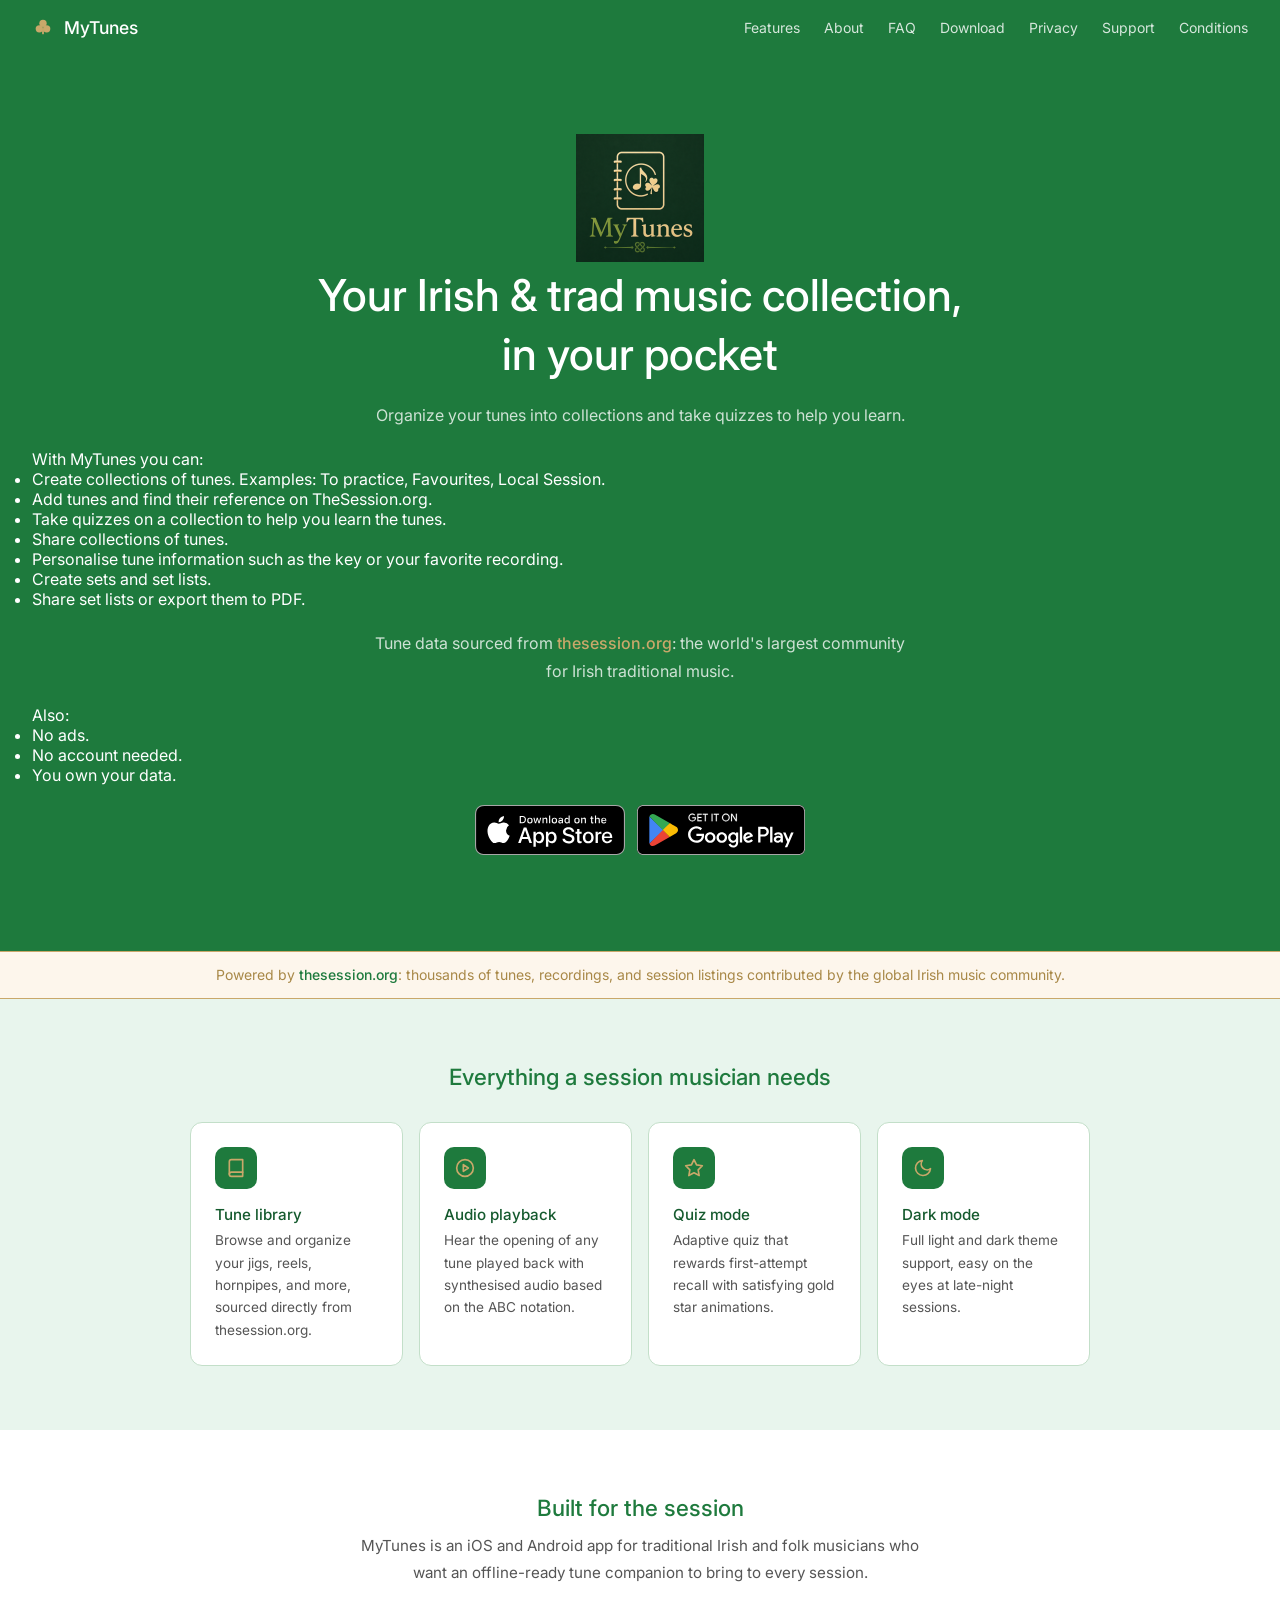
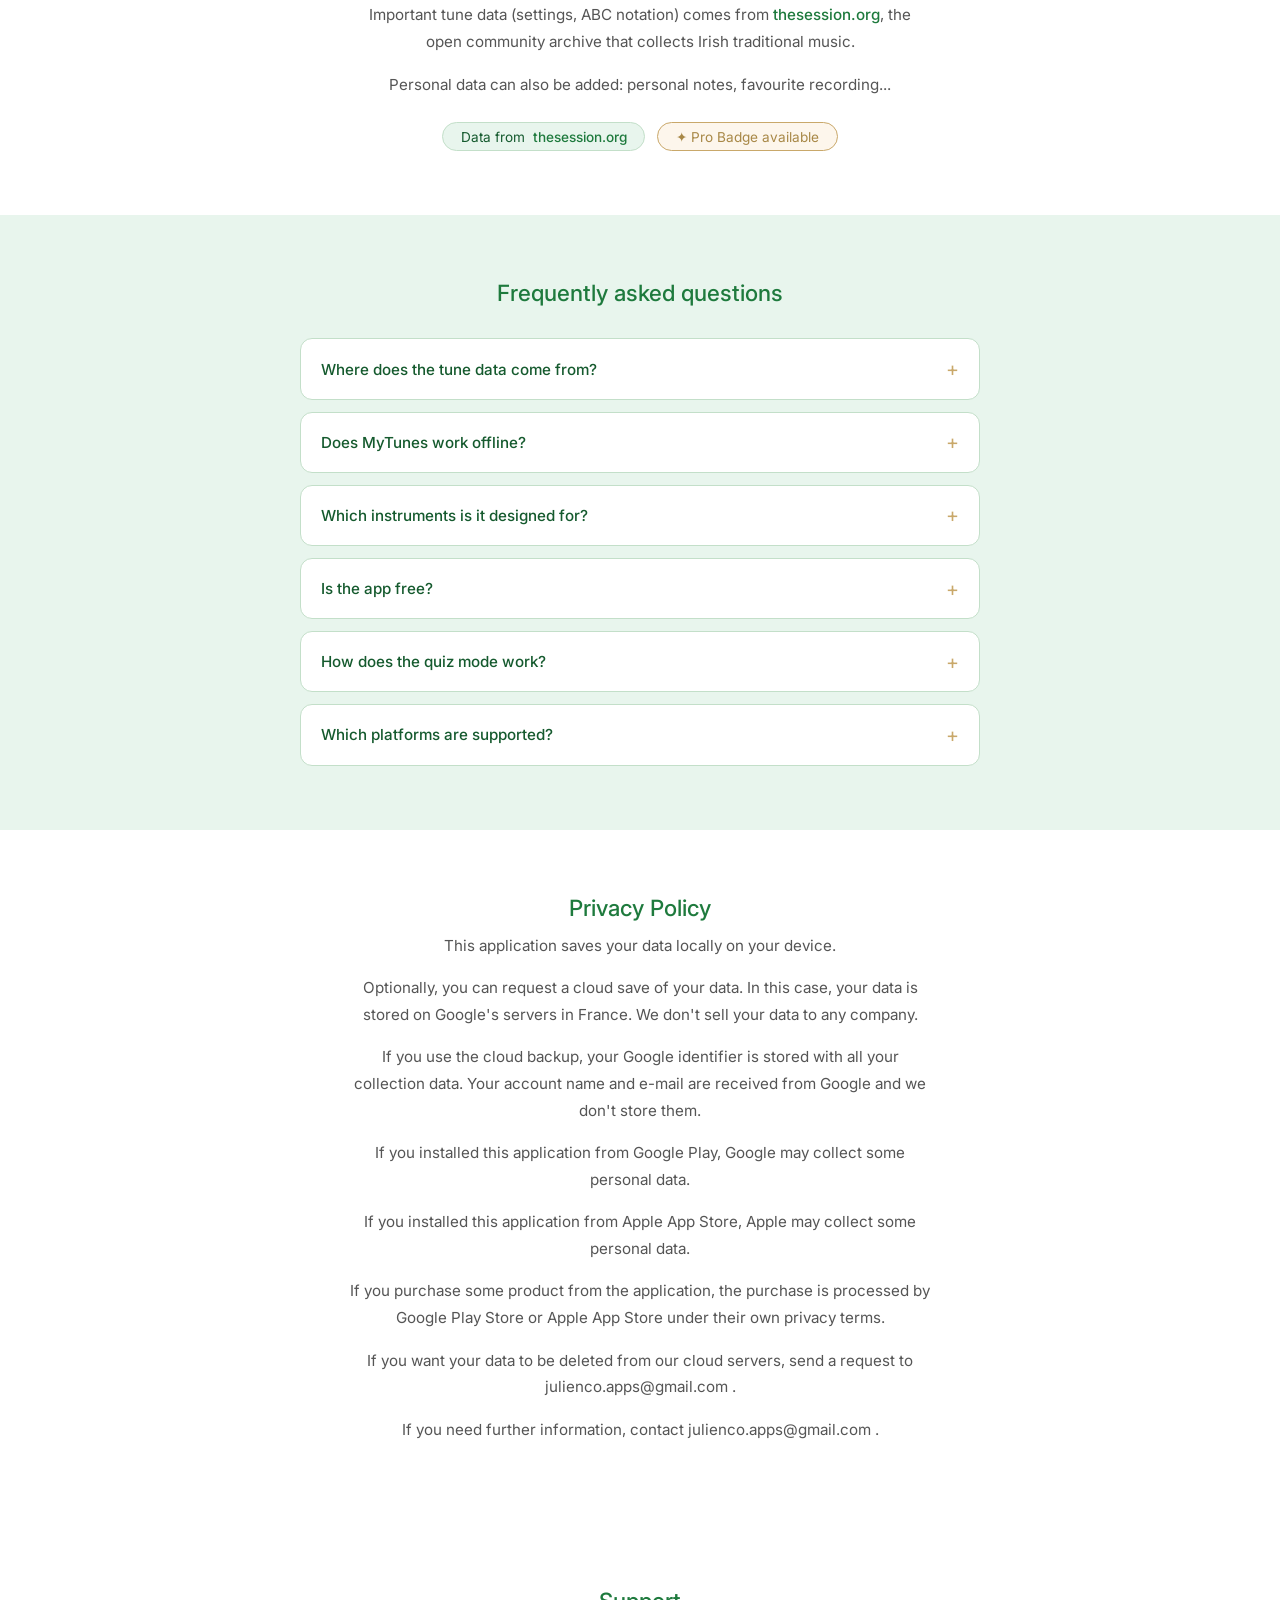
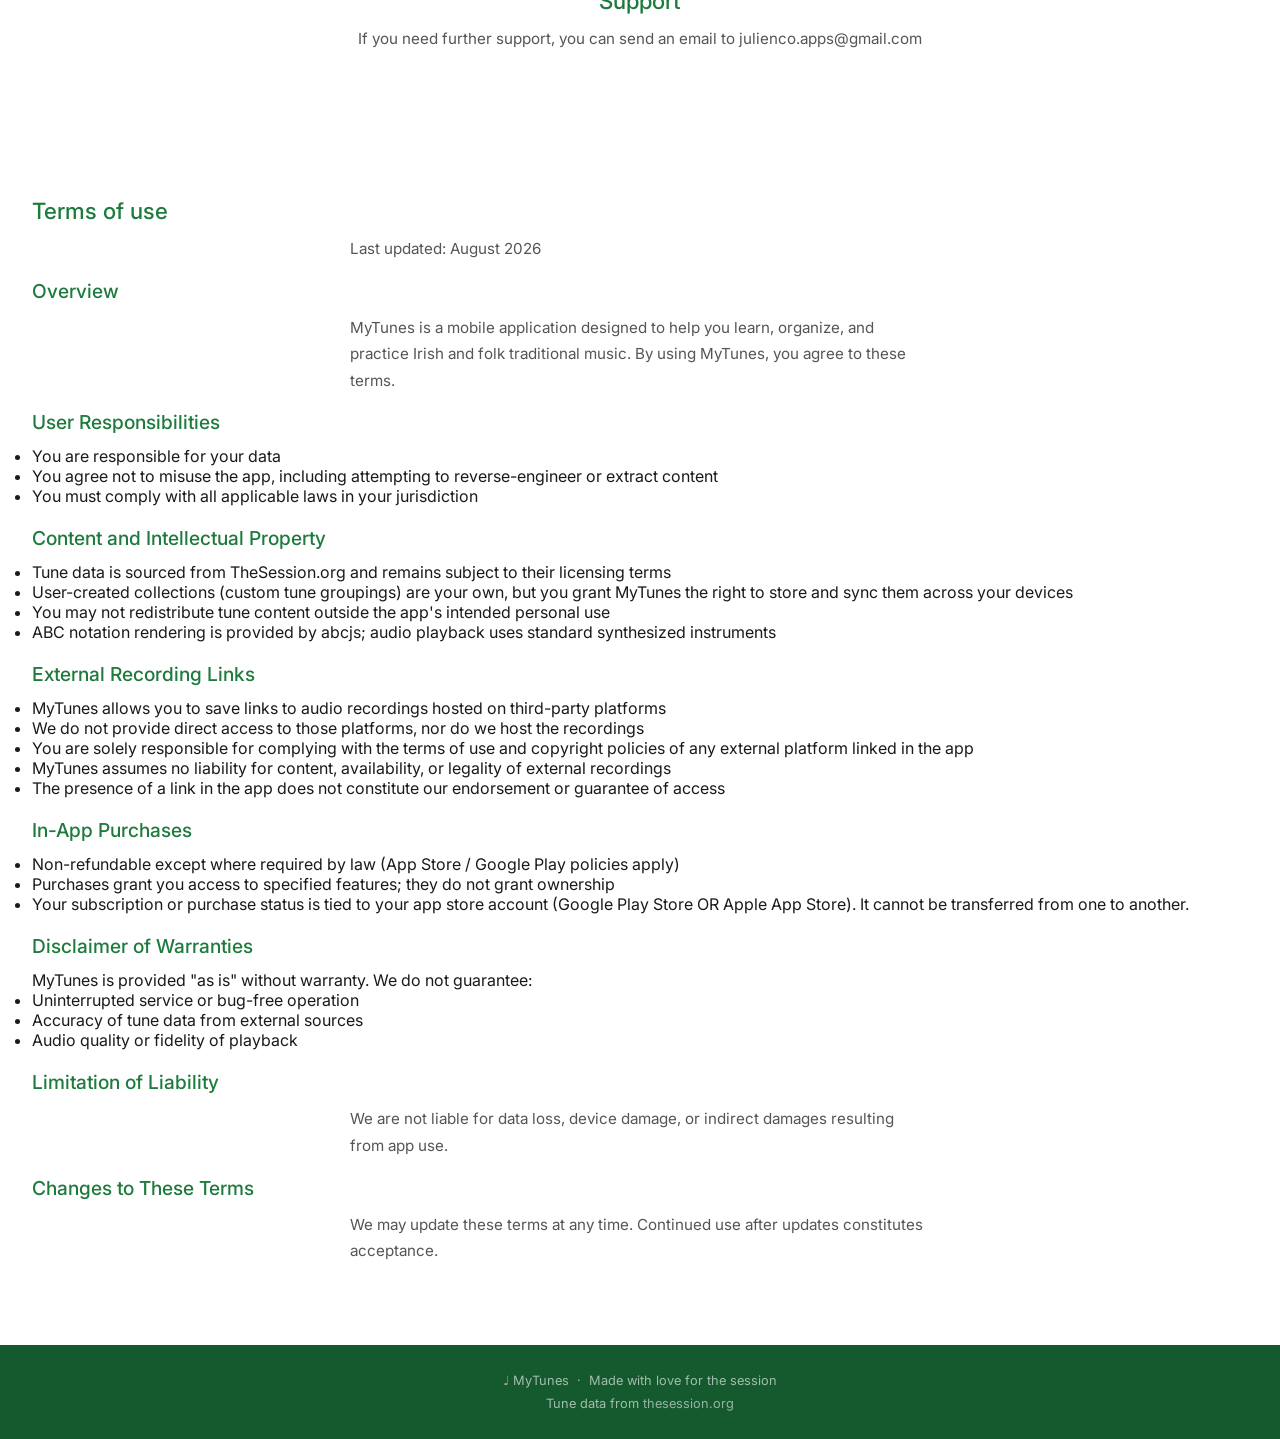
==== index.html @ b83c697c "Content update." ====
<!DOCTYPE html>
<html lang="en" xmlns="http://www.w3.org/1999/html">
<head>
  <meta charset="UTF-8" />
  <meta name="viewport" content="width=device-width, initial-scale=1.0" />
  <title>MyTunes — Irish & trad tunes in your pocket</title>
  <link rel="preconnect" href="https://fonts.googleapis.com" />
  <link rel="preconnect" href="https://fonts.gstatic.com" crossorigin />
  <link href="https://fonts.googleapis.com/css2?family=Inter:wght@400;500&display=swap" rel="stylesheet" />
  <link rel="stylesheet" href="mystyle.css" />
  <meta name="google-site-verification" content="o3oAy4DqHzwvJMltQdrMJ-gJ0J4CWaqL4PQic7WYayo" />
</head>
<body>

<nav>
  <a href="#" class="nav-logo">
    <svg width="22" height="22" viewBox="0 0 24 24" xmlns="http://www.w3.org/2000/svg">
      <circle cx="12" cy="8"  r="4"/>
      <circle cx="8"  cy="14" r="4"/>
      <circle cx="16" cy="14" r="4"/>
      <rect   x="11" y="14"   width="2" height="6" rx="1"/>
    </svg>
    MyTunes
  </a>
  <div class="nav-links">
    <a href="#features">Features</a>
    <a href="#about">About</a>
    <a href="#faq">FAQ</a>
    <a href="#download">Download</a>
    <a href="#privacy">Privacy</a>
    <a href="#support">Support</a>
    <a href="#conditions">Conditions</a>
  </div>
</nav>

<section class="hero" id="download">
  <img src="icon.png" alt="MyTunes app icon"  width="128" height="128">
  <h1>Your Irish &amp; trad music collection,<br>in your pocket</h1> 
  <p>Organize your tunes into collections and take quizzes to help you learn.</p>

  <div class="feature-list">
    With MyTunes you can:
      <ul>
        <li>Create collections of tunes. Examples: To practice, Favourites, Local Session.</li>
        <li>Add tunes and find their reference on TheSession.org.</li>
        <li>Take quizzes on a collection to help you learn the tunes.</li>
        <li>Share collections of tunes.</li>
        <li>Personalise tune information such as the key or your favorite recording.</li>
        <li>Create sets and set lists.</li>
        <li>Share set lists or export them to PDF.</li>
      </ul>  
    
    </div>

  <p class="hero-source">Tune data sourced from <a href="https://thesession.org" target="_blank" rel="noopener">thesession.org</a>: the world's largest community for Irish traditional music.</p>

   
  
    <div class="feature-list">
    Also:
      <ul>
      <li>No ads.</li>
      <li>No account needed.</li>
      <li>You own your data.</li>
      </ul>
    </div>
  
  <div class="btn-row">
    <a href="https://apps.apple.com/us/app/mytunes/id6798656543" class="app-badge-link">
      <img src="download-on-the-app-store-en-us/black.svg" alt="Download on the App Store" height="50">
    </a>
    <a href="https://play.google.com/store/apps/details?id=com.juliencoapps.mytunes" class="app-badge-link">
      <img src="GetItOnGooglePlay_Badge_Web_color_English.svg" alt="Get it on Google Play" height="50">
    </a>
  </div>
  
</section>

<div class="source-banner">
  Powered by <a href="https://thesession.org" target="_blank" rel="noopener">thesession.org</a>: thousands of tunes, recordings, and session listings contributed by the global Irish music community.
</div>

<section class="features" id="features">
  <h2>Everything a session musician needs</h2>
  <div class="cards">

    <div class="card">
      <div class="card-icon">
        <svg viewBox="0 0 24 24" stroke-width="2" stroke-linecap="round" stroke-linejoin="round">
          <path d="M4 19.5A2.5 2.5 0 0 1 6.5 17H20"/><path d="M6.5 2H20v20H6.5A2.5 2.5 0 0 1 4 19.5v-15A2.5 2.5 0 0 1 6.5 2z"/>
        </svg>
      </div>
      <h3>Tune library</h3>
      <p>Browse and organize your jigs, reels, hornpipes, and more,  sourced directly from thesession.org.</p>
    </div>

    <div class="card">
      <div class="card-icon">
        <svg viewBox="0 0 24 24" stroke-width="2" stroke-linecap="round" stroke-linejoin="round">
          <circle cx="12" cy="12" r="10"/><polygon points="10 8 16 12 10 16 10 8"/>
        </svg>
      </div>
      <h3>Audio playback</h3>
      <p>Hear the opening of any tune played back with synthesised audio based on the ABC notation.</p>
    </div>

    <div class="card">
      <div class="card-icon">
        <svg viewBox="0 0 24 24" stroke-width="2" stroke-linecap="round" stroke-linejoin="round">
          <polygon points="12 2 15.09 8.26 22 9.27 17 14.14 18.18 21.02 12 17.77 5.82 21.02 7 14.14 2 9.27 8.91 8.26 12 2"/>
        </svg>
      </div>
      <h3>Quiz mode</h3>
      <p>Adaptive quiz that rewards first-attempt recall with satisfying gold star animations.</p>
    </div>

    <div class="card">
      <div class="card-icon">
        <svg viewBox="0 0 24 24" stroke-width="2" stroke-linecap="round" stroke-linejoin="round">
          <path d="M21 12.79A9 9 0 1 1 11.21 3 7 7 0 0 0 21 12.79z"/>
        </svg>
      </div>
      <h3>Dark mode</h3>
      <p>Full light and dark theme support,  easy on the eyes at late-night sessions.</p>
    </div>

  </div>
</section>

<section class="about" id="about">
  <h2>Built for the session</h2>
  <p>MyTunes is an iOS and Android app for traditional Irish and folk musicians who want an offline-ready tune companion to bring to every session.</p>
  <p>Important tune data (settings, ABC notation) comes from <a href="https://thesession.org" target="_blank" rel="noopener">thesession.org</a>, the open community archive that collects Irish traditional music.</p>
  <p>Personal data can also be added: personal notes, favourite recording...</p>
  <div class="badge-row">
    <div class="badge-green">
      Data from <a href="https://thesession.org" target="_blank" rel="noopener">thesession.org</a>
    </div>
    <div class="badge">
      ✦ Pro Badge available
    </div>
  </div>
</section>

<section class="faq" id="faq">
  <h2>Frequently asked questions</h2>
  <div class="faq-list">

    <details>
      <summary>Where does the tune data come from?</summary>
      <div class="faq-answer">
        All settings and ABC notation are sourced from <a href="https://thesession.org" target="_blank" rel="noopener">thesession.org</a>.
      </div>
    </details>

    <details>
      <summary>Does MyTunes work offline?</summary>
      <div class="faq-answer">
        Yes. Once your collection is built, the core app works offline. Your collections keep available during sessions in places with no signal.
      </div>
    </details>

    <details>
      <summary>Which instruments is it designed for?</summary>
      <div class="faq-answer">
        MyTunes is instrument-agnostic: any musician can use it.
      </div>
    </details>

    <details>
      <summary>Is the app free?</summary>
      <div class="faq-answer">
        The core app is free to download and use. An optional Pro Badge is available as an in-app purchase. This unlocks unlimited collections and unlimited set lists in the app.
      </div>
    </details>

    <details>
      <summary>How does the quiz mode work?</summary>
      <div class="faq-answer">
        The quiz plays the first notes of a tune and asks you to identify it by name. Answer correctly on the first attempt and you earn a star. There also other kinds of quiz that help you learn.
      </div>
    </details>

    <details>
      <summary>Which platforms are supported?</summary>
      <div class="faq-answer">
        MyTunes is available on iOS (iPhone and iPad) and Android. Both versions are built from the same codebase and receive updates simultaneously.
      </div>
    </details>

  </div>
</section>

<section class = "about" id="privacy">
  <h2>Privacy Policy</h2>
  <p>This application saves your data locally on your device.</p>

  <p>Optionally, you can request a cloud save of your data. In this case, your data is stored on Google's servers in France. We don't sell your data to any company.</p>

  <p>If you use the cloud backup, your Google identifier is stored with all your collection data. Your account name and e-mail are received from Google and we don't store them.</p>


  <p>If you installed this application from Google Play, Google may collect some personal data.</p>

  <p>If you installed this application from Apple App Store, Apple may collect some personal data.</p>



  <p>If you purchase some product from the application, the purchase is processed by Google Play Store or Apple App Store under their own privacy terms.</p>

  <p>If you want your data to be deleted from our cloud servers, send a request to julienco.apps@gmail.com .</p>

  <p>If you need further information, contact julienco.apps@gmail.com .</p>

</section>
<section class = "about" id="support">
  <h2>Support</h2>
  <p> If you need further support, you can send an email to julienco.apps@gmail.com </p>
</section>

<section class = "conditions" id="conditions">
  <h2>Terms of use</h2>
  <p>Last updated: August 2026</p>

  <h3>Overview</h3>

  <p>MyTunes is a mobile application designed to help you learn, organize, and practice Irish and folk traditional music. By using MyTunes, you agree to these terms.</p>


  <h3>User Responsibilities</h3>

  <div class="feature-list">
    <ul>
      <li>You are responsible for your data</li>
      <li>You agree not to misuse the app, including attempting to reverse-engineer or extract content</li>
      <li>You must comply with all applicable laws in your jurisdiction</li>
    </ul>
  </div>

  <h3>Content and Intellectual Property</h3>

  <div class="feature-list">
    <ul>
      <li>Tune data is sourced from TheSession.org and remains subject to their licensing terms</li>
      <li>User-created collections (custom tune groupings) are your own, but you grant MyTunes the right to store and sync them across your devices</li>
      <li>You may not redistribute tune content outside the app's intended personal use</li>
      <li>ABC notation rendering is provided by abcjs; audio playback uses standard synthesized instruments</li>
    </ul>
  </div>

  <h3>External Recording Links</h3>
  <div class="feature-list">
    <ul>
      <li>MyTunes allows you to save links to audio recordings hosted on third-party platforms</li>
      <li>We do not provide direct access to those platforms, nor do we host the recordings</li>
      <li>You are solely responsible for complying with the terms of use and copyright policies of any external platform linked in the app</li>
      <li>MyTunes assumes no liability for content, availability, or legality of external recordings</li>
      <li>The presence of a link in the app does not constitute our endorsement or guarantee of access</li>
    </ul>
  </div>  
    
  <h3>In-App Purchases</h3>

  <div class="feature-list">
    <ul>
      <li>Non-refundable except where required by law (App Store / Google Play policies apply)</li>
      <li>Purchases grant you access to specified features; they do not grant ownership</li>
      <li>Your subscription or purchase status is tied to your app store account (Google Play Store OR Apple App Store). It cannot be transferred from one to another.</li>
    </ul>
  </div>

  <h3>Disclaimer of Warranties</h3>

  MyTunes is provided "as is" without warranty. We do not guarantee:
  <div class="feature-list">
  <ul>
    <li>Uninterrupted service or bug-free operation</li>
    <li>Accuracy of tune data from external sources</li>
    <li>Audio quality or fidelity of playback</li>
  </ul>
  </div>

  <h3>Limitation of Liability</h3>

  <p>We are not liable for data loss, device damage, or indirect damages resulting from app use.</p>

  <h3>Changes to These Terms</h3>

  <p>We may update these terms at any time. Continued use after updates constitutes acceptance.</p>

</section>

<footer>
  <span>♩</span> MyTunes &nbsp;·&nbsp; Made with love for the session<br>
  Tune data from <a href="https://thesession.org" target="_blank" rel="noopener">thesession.org</a>
</footer>

</body>
</html>
---- mystyle.css ----
:root {
  --green:       #1e7a3d;
  --green-dark:  #155a2e;
  --green-light: #e8f5ed;
  --green-border:#c3dfc9;
  --gold:        #c9a86a;
  --gold-dark:   #a88847;
  --gold-light:  #fdf6ec;
}

*, *::before, *::after { box-sizing: border-box; margin: 0; padding: 0; }

body {
  font-family: 'Inter', system-ui, sans-serif;
  background: var(--green-light);
  color: #1a1a1a;
}

/* ── Nav ── */
nav {
  background: var(--green);
  padding: 1rem 2rem;
  display: flex;
  align-items: center;
  justify-content: space-between;
}
.nav-logo {
  display: flex;
  align-items: center;
  gap: 10px;
  color: #fff;
  font-weight: 500;
  font-size: 1.1rem;
  text-decoration: none;
}
.nav-logo svg { fill: var(--gold); }
.nav-links { display: flex; gap: 1.5rem; }
.nav-links a {
  color: rgba(255,255,255,.82);
  text-decoration: none;
  font-size: .875rem;
  transition: color .2s;
}
.nav-links a:hover { color: var(--gold); }

/* ── Hero ── */
.hero {
  background: var(--green);
  color: #fff;
  padding: 5rem 2rem 6rem;
  text-align: center;
}
.hero h1 {
  font-size: clamp(1.6rem, 4vw, 2.75rem);
  font-weight: 500;
  line-height: 1.35;
  margin-bottom: 1rem;
}
.hero p {
  font-size: 1rem;
  color: rgba(255,255,255,.78);
  max-width: 540px;
  margin: 0 auto 1.25rem;
  line-height: 1.75;
}
.hero-source {
  font-size: .85rem;
  color: rgba(255,255,255,.55);
  margin: 0 auto 2rem;
}
.hero-source a {
  color: var(--gold);
  text-decoration: none;
  font-weight: 500;
}
.hero-source a:hover { text-decoration: underline; }

.feature-list {
    text-align: left;
    margin-bottom: 20px;
}

.btn-row { display: flex; gap: .75rem; justify-content: center; flex-wrap: wrap; align-items: center; line-height: 1; }
.btn-gold {
  background: var(--gold);
  color: #3d2800;
  border: none;
  padding: .75rem 2rem;
  border-radius: 8px;
  font-size: .9rem;
  font-weight: 500;
  cursor: pointer;
  text-decoration: none;
  transition: background .2s;
}
.btn-gold:hover { background: var(--gold-dark); color: #fff; }
.app-badge-link {
  display: inline-flex;
  align-items: center;
  text-decoration: none;
  transition: transform .2s, filter .2s;
}
.app-badge-link:hover {
  transform: translateY(-2px);
  filter: brightness(1.1);
}
.btn-ghost {
  background: transparent;
  color: #fff;
  border: 1px solid rgba(255,255,255,.45);
  padding: .75rem 2rem;
  border-radius: 8px;
  font-size: .9rem;
  cursor: pointer;
  text-decoration: none;
  transition: border-color .2s;
}
.btn-ghost:hover { border-color: rgba(255,255,255,.9); }

/* ── Source banner ── */
.source-banner {
  background: var(--gold-light);
  border-top: 1px solid var(--gold);
  border-bottom: 1px solid var(--gold);
  padding: .9rem 2rem;
  text-align: center;
  font-size: .875rem;
  color: var(--gold-dark);
}
.source-banner a {
  color: var(--green);
  font-weight: 500;
  text-decoration: none;
}
.source-banner a:hover { text-decoration: underline; }

/* ── Features ── */
.features {
  background: var(--green-light);
  padding: 4rem 2rem;
}
.features h2 {
  text-align: center;
  color: var(--green);
  font-weight: 500;
  font-size: 1.4rem;
  margin-bottom: 2rem;
}
.cards {
  display: grid;
  grid-template-columns: repeat(auto-fit, minmax(200px, 1fr));
  gap: 1rem;
  max-width: 900px;
  margin: 0 auto;
}
.card {
  background: #fff;
  border-radius: 12px;
  padding: 1.5rem;
  border: 0.5px solid var(--green-border);
}
.card-icon {
  width: 42px;
  height: 42px;
  background: var(--green);
  border-radius: 10px;
  display: flex;
  align-items: center;
  justify-content: center;
  margin-bottom: 1rem;
}
.card-icon svg { stroke: var(--gold); fill: none; width: 20px; height: 20px; }
.card h3 { color: var(--green-dark); font-size: .95rem; font-weight: 500; margin-bottom: .35rem; }
.card p  { color: #555; font-size: .85rem; line-height: 1.65; }

/* ── About ── */
.about {
  background: #fff;
  padding: 4rem 2rem;
  text-align: center;
}
.about h2 {
  color: var(--green);
  font-size: 1.4rem;
  font-weight: 500;
  margin-bottom: .75rem;
}
.about p {
  color: #555;
  font-size: .95rem;
  max-width: 580px;
  margin: 0 auto 1rem;
  line-height: 1.75;
}
.about p + p { margin-top: .75rem; }
.about a {
  color: var(--green);
  font-weight: 500;
  text-decoration: none;
}
.about a:hover { text-decoration: underline; }
.badge-row { display: flex; gap: .75rem; justify-content: center; flex-wrap: wrap; margin-top: 1.5rem; }
.badge {
  display: inline-flex;
  align-items: center;
  gap: 8px;
  background: var(--gold-light);
  color: var(--gold-dark);
  border: 1px solid var(--gold);
  border-radius: 100px;
  padding: .35rem 1.1rem;
  font-size: .85rem;
}
.badge-green {
  display: inline-flex;
  align-items: center;
  gap: 8px;
  background: var(--green-light);
  color: var(--green-dark);
  border: 1px solid var(--green-border);
  border-radius: 100px;
  padding: .35rem 1.1rem;
  font-size: .85rem;
}
.badge-green a {
  color: var(--green);
  font-weight: 500;
  text-decoration: none;
}
.badge-green a:hover { text-decoration: underline; }

/* ── FAQ ── */
.faq {
  background: var(--green-light);
  padding: 4rem 2rem;
}
.faq h2 {
  text-align: center;
  color: var(--green);
  font-weight: 500;
  font-size: 1.4rem;
  margin-bottom: 2rem;
}
.faq-list {
  max-width: 680px;
  margin: 0 auto;
  display: flex;
  flex-direction: column;
  gap: .75rem;
}
details {
  background: #fff;
  border: 0.5px solid var(--green-border);
  border-radius: 12px;
  overflow: hidden;
}
summary {
  display: flex;
  align-items: center;
  justify-content: space-between;
  padding: 1.1rem 1.25rem;
  font-size: .95rem;
  font-weight: 500;
  color: var(--green-dark);
  cursor: pointer;
  list-style: none;
  gap: 1rem;
}
summary::-webkit-details-marker { display: none; }
summary::after {
  content: '+';
  font-size: 1.25rem;
  font-weight: 400;
  color: var(--gold);
  flex-shrink: 0;
  transition: transform .2s;
}
details[open] summary::after {
  transform: rotate(45deg);
}
details[open] summary {
  border-bottom: 0.5px solid var(--green-border);
}
.faq-answer {
  padding: 1rem 1.25rem;
  font-size: .875rem;
  color: #555;
  line-height: 1.75;
}
.faq-answer a {
  color: var(--green);
  font-weight: 500;
  text-decoration: none;
}
.faq-answer a:hover { text-decoration: underline; }

/* ── Footer ── */
footer {
  background: var(--green-dark);
  color: rgba(255,255,255,.6);
  text-align: center;
  padding: 1.5rem 2rem;
  font-size: .8rem;
  line-height: 1.8;
}
footer span { color: var(--gold); }
footer a { color: rgba(255,255,255,.55); text-decoration: none; }
footer a:hover { color: var(--gold); }

.conditions {
  background: #fff;
  padding: 4rem 2rem;
  text-align: left;
}
.conditions h2 {
  color: var(--green);
  font-size: 1.4rem;
  font-weight: 500;
  margin-bottom: .75rem;
}
.conditions h3 {
  color: var(--green);
  font-size: 1.2rem;
  font-weight: 500;
  margin-bottom: .75rem;
}
.conditions p {
  color: #555;
  font-size: .95rem;
  max-width: 580px;
  margin: 0 auto 1rem;
  line-height: 1.75;
}
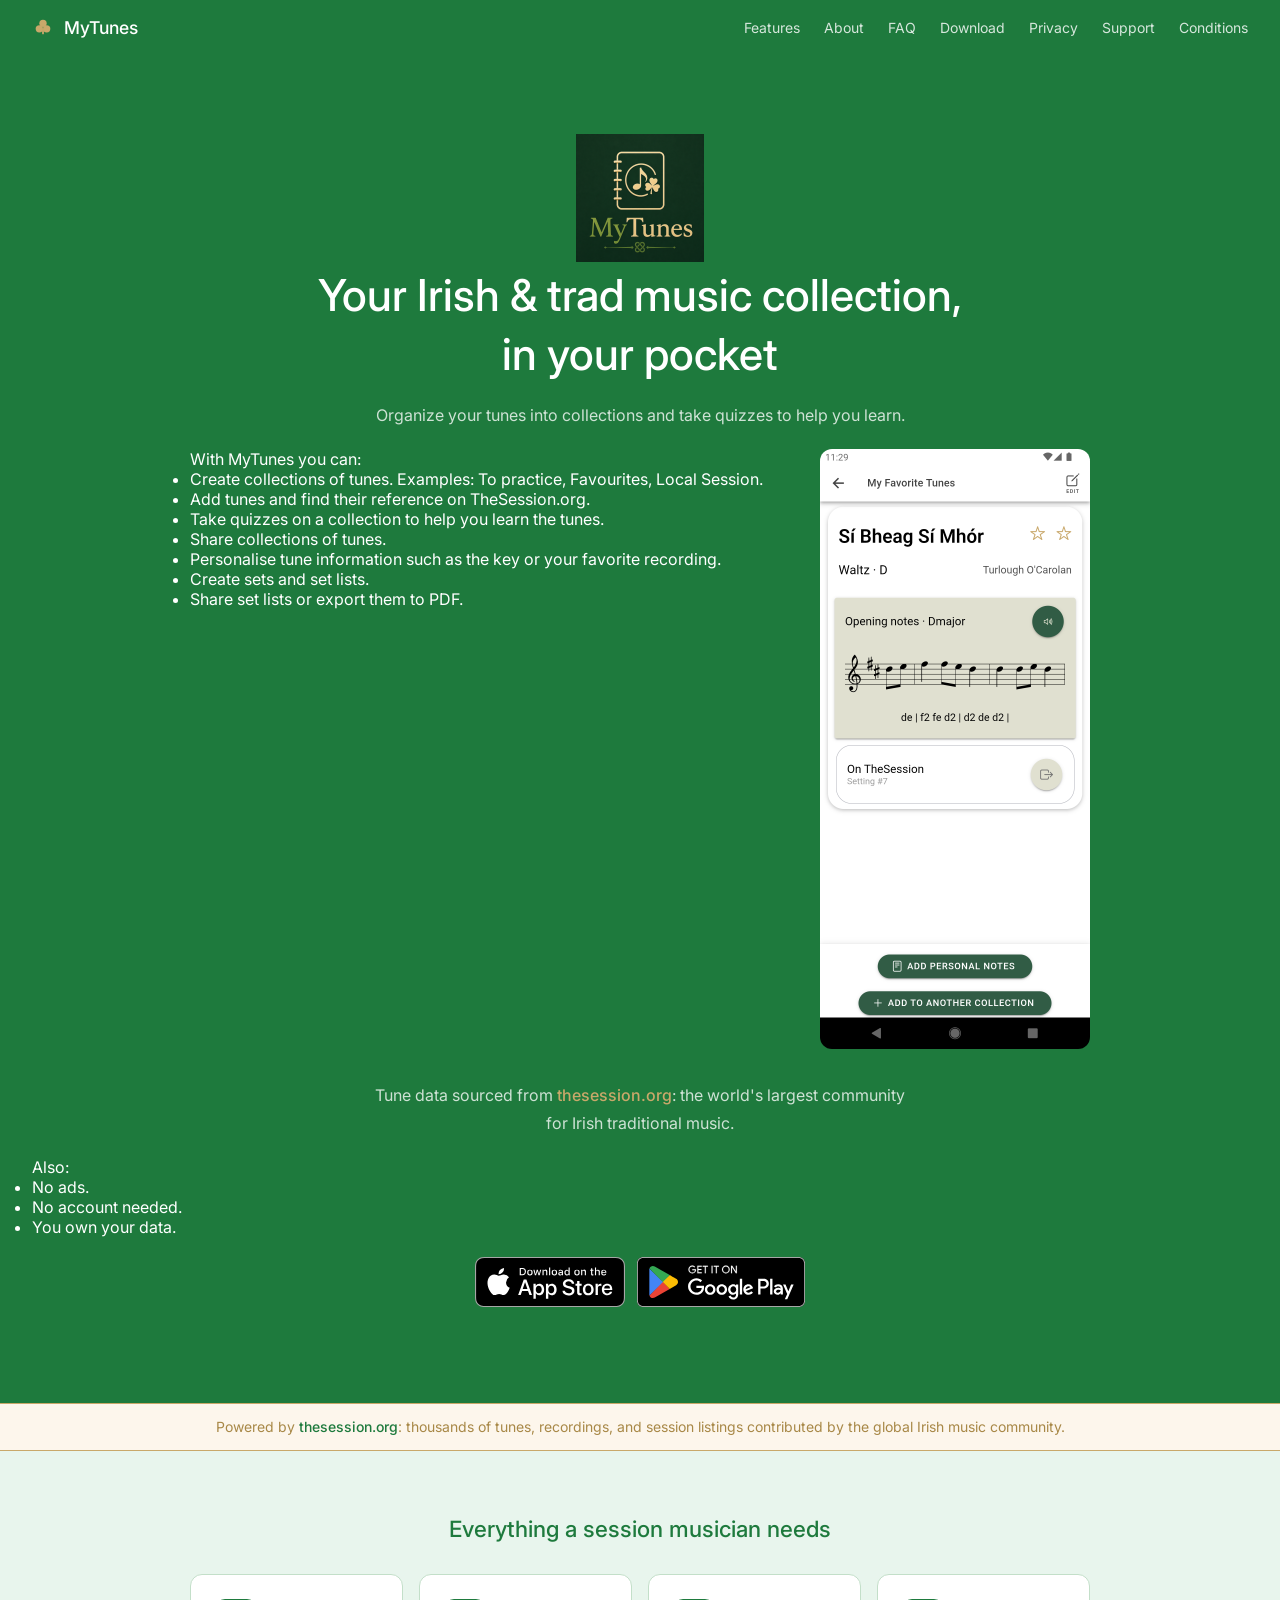
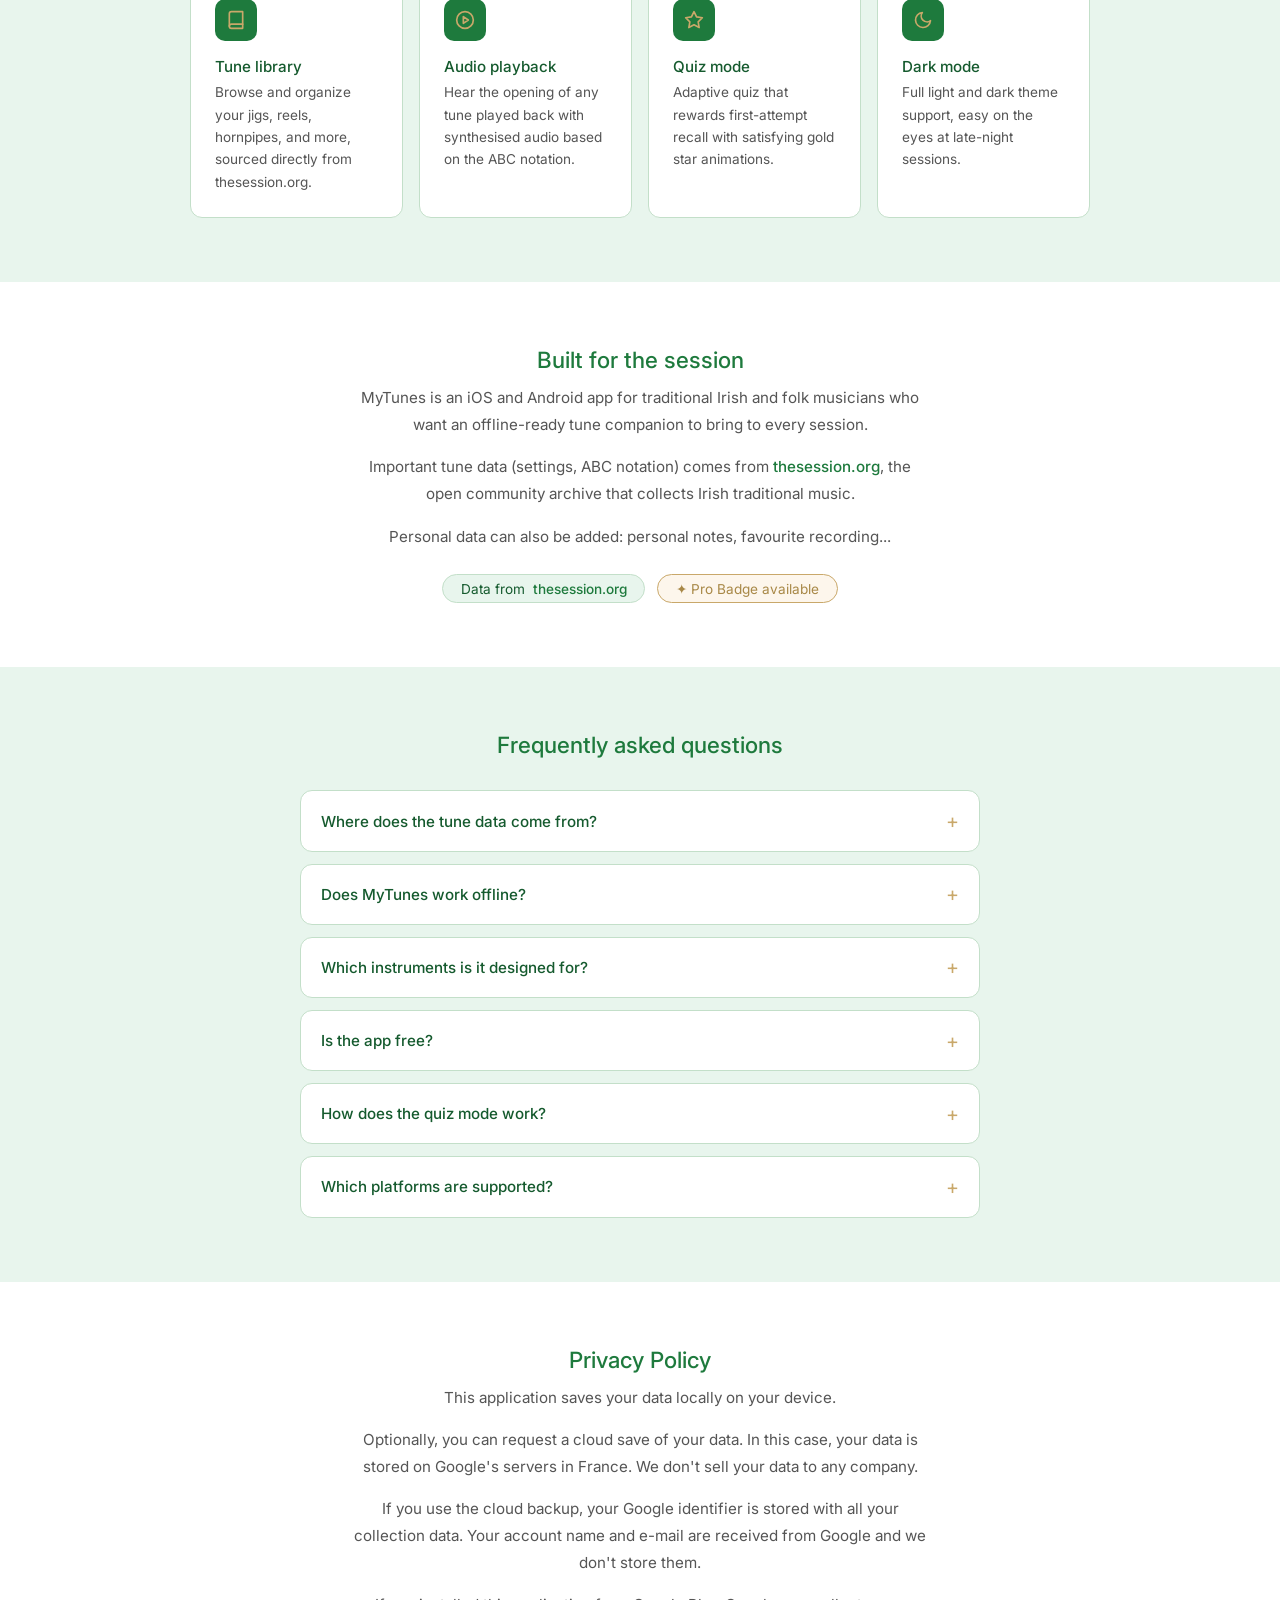
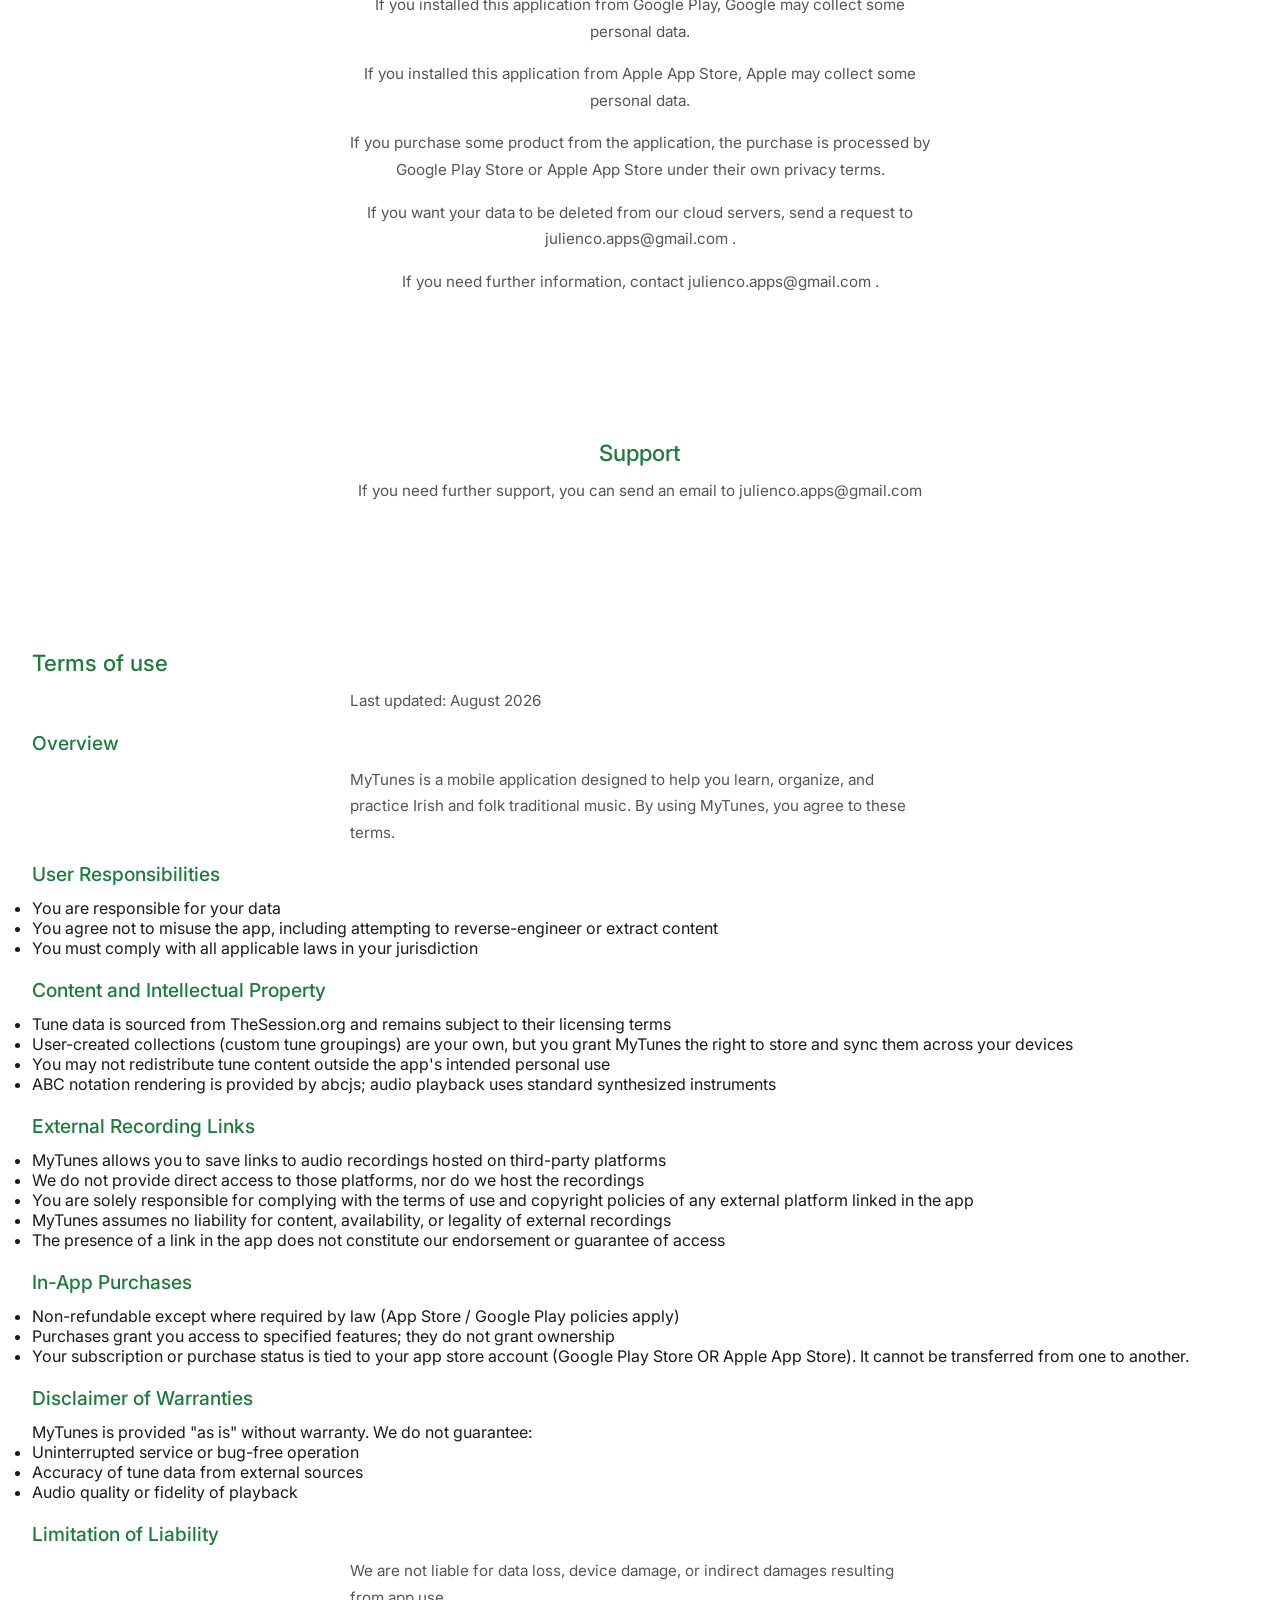
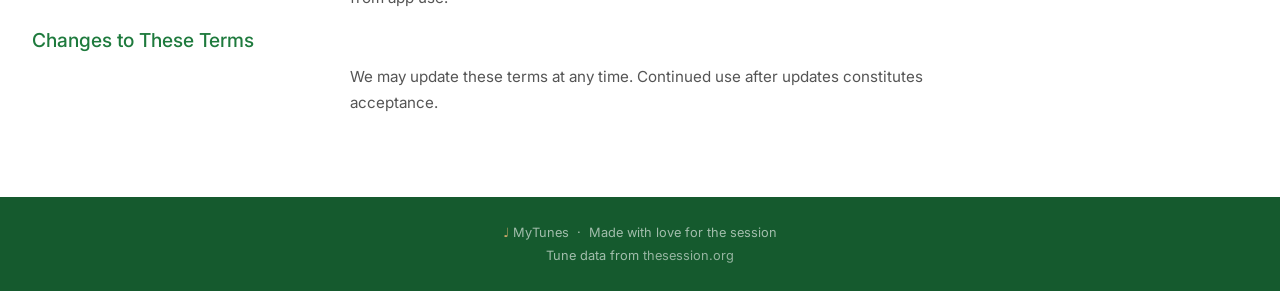
==== commit 20cfa96d: "Capture d'écran ajoutée." ====
--- a/index.html
+++ b/index.html
@@ -38,19 +38,22 @@
   <h1>Your Irish &amp; trad music collection,<br>in your pocket</h1> 
   <p>Organize your tunes into collections and take quizzes to help you learn.</p>
 
-  <div class="feature-list">
-    With MyTunes you can:
-      <ul>
-        <li>Create collections of tunes. Examples: To practice, Favourites, Local Session.</li>
-        <li>Add tunes and find their reference on TheSession.org.</li>
-        <li>Take quizzes on a collection to help you learn the tunes.</li>
-        <li>Share collections of tunes.</li>
-        <li>Personalise tune information such as the key or your favorite recording.</li>
-        <li>Create sets and set lists.</li>
-        <li>Share set lists or export them to PDF.</li>
-      </ul>  
-    
-    </div>
+  <div class="feature-section">
+    <div class="feature-list">
+      With MyTunes you can:
+        <ul>
+          <li>Create collections of tunes. Examples: To practice, Favourites, Local Session.</li>
+          <li>Add tunes and find their reference on TheSession.org.</li>
+          <li>Take quizzes on a collection to help you learn the tunes.</li>
+          <li>Share collections of tunes.</li>
+          <li>Personalise tune information such as the key or your favorite recording.</li>
+          <li>Create sets and set lists.</li>
+          <li>Share set lists or export them to PDF.</li>
+        </ul>  
+      
+      </div>
+    <img src="screenshots/Screenshot_20261007_112910.png" alt="MyTunes app screenshot" class="hero-screenshot">
+  </div>
 
   <p class="hero-source">Tune data sourced from <a href="https://thesession.org" target="_blank" rel="noopener">thesession.org</a>: the world's largest community for Irish traditional music.</p>
 
--- a/mystyle.css
+++ b/mystyle.css
@@ -75,9 +75,25 @@
 }
 .hero-source a:hover { text-decoration: underline; }
 
+.feature-section {
+  display: flex;
+  align-items: flex-start;
+  gap: 2rem;
+  max-width: 900px;
+  margin: 0 auto 2rem;
+}
+
 .feature-list {
     text-align: left;
     margin-bottom: 20px;
+    flex: 1;
+}
+
+.hero-screenshot {
+  max-height: 600px;
+  height: auto;
+  border-radius: 12px;
+  flex-shrink: 0;
 }
 
 .btn-row { display: flex; gap: .75rem; justify-content: center; flex-wrap: wrap; align-items: center; line-height: 1; }
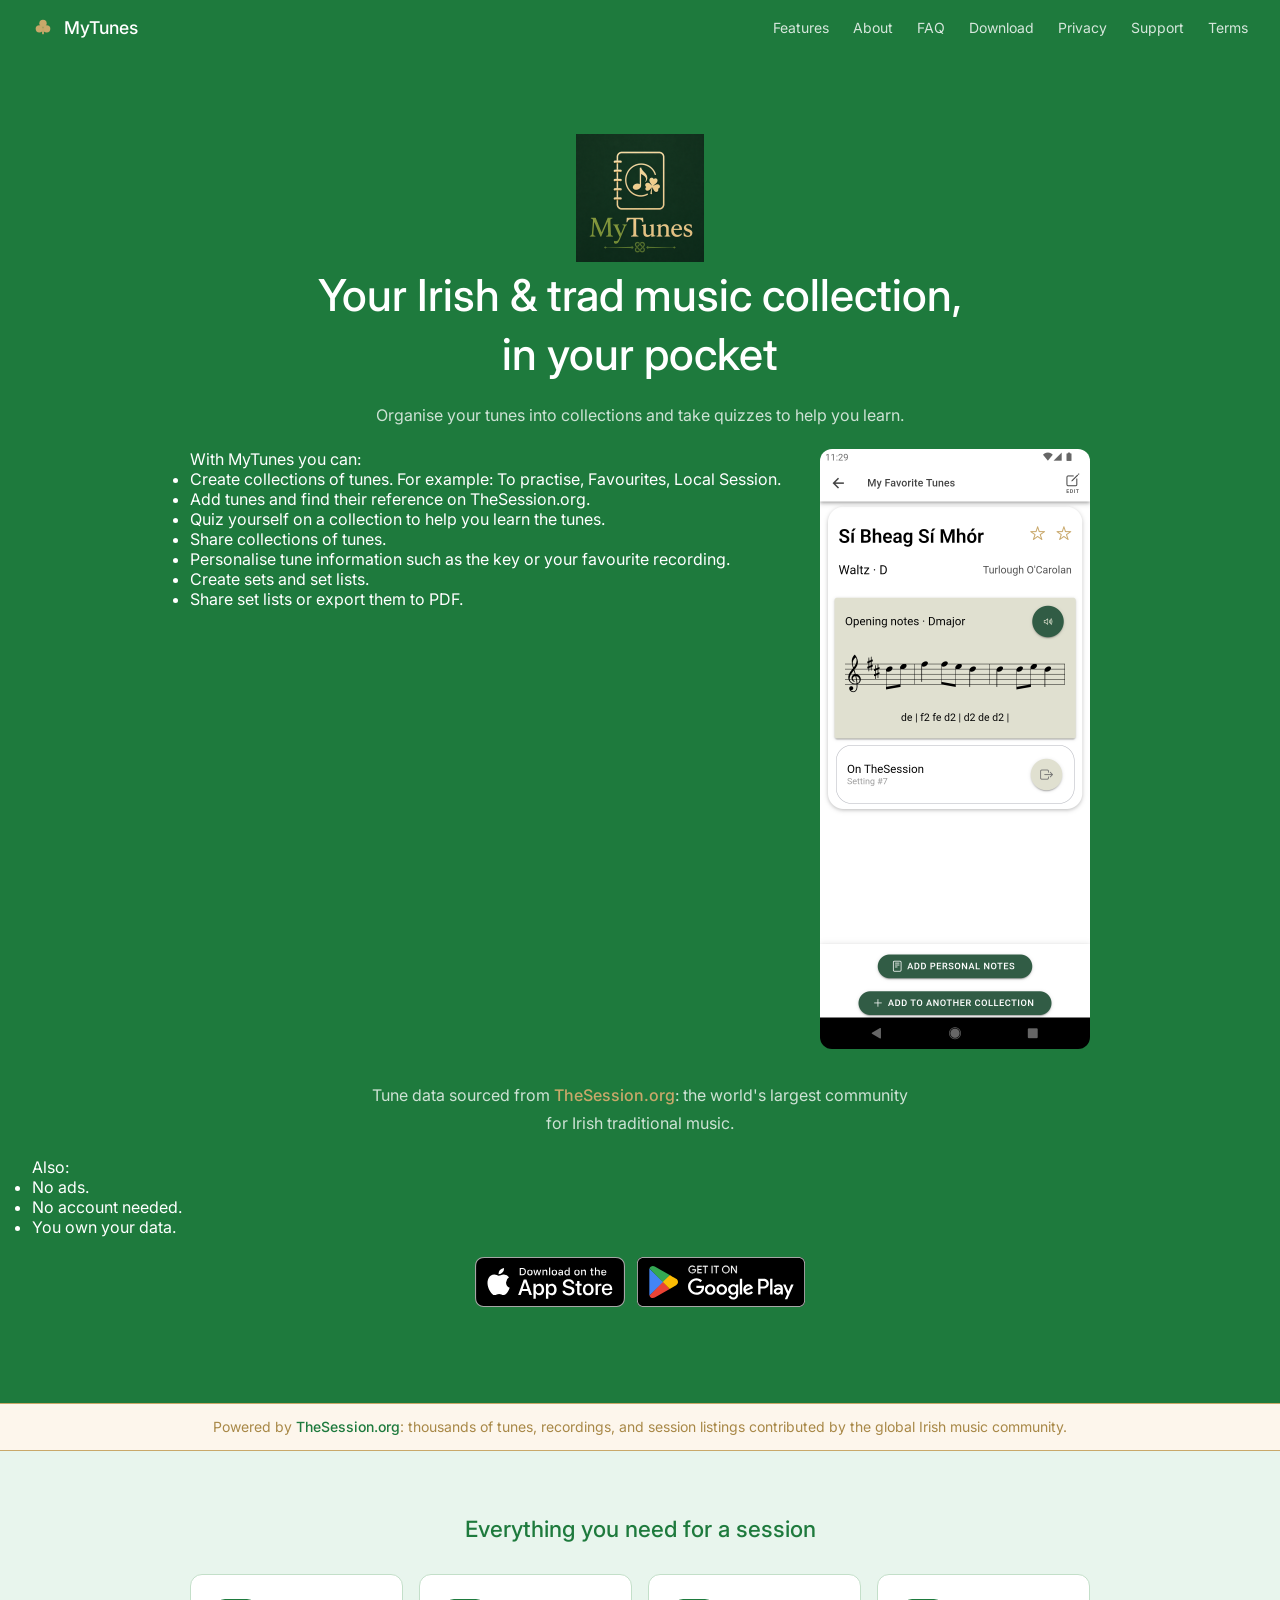
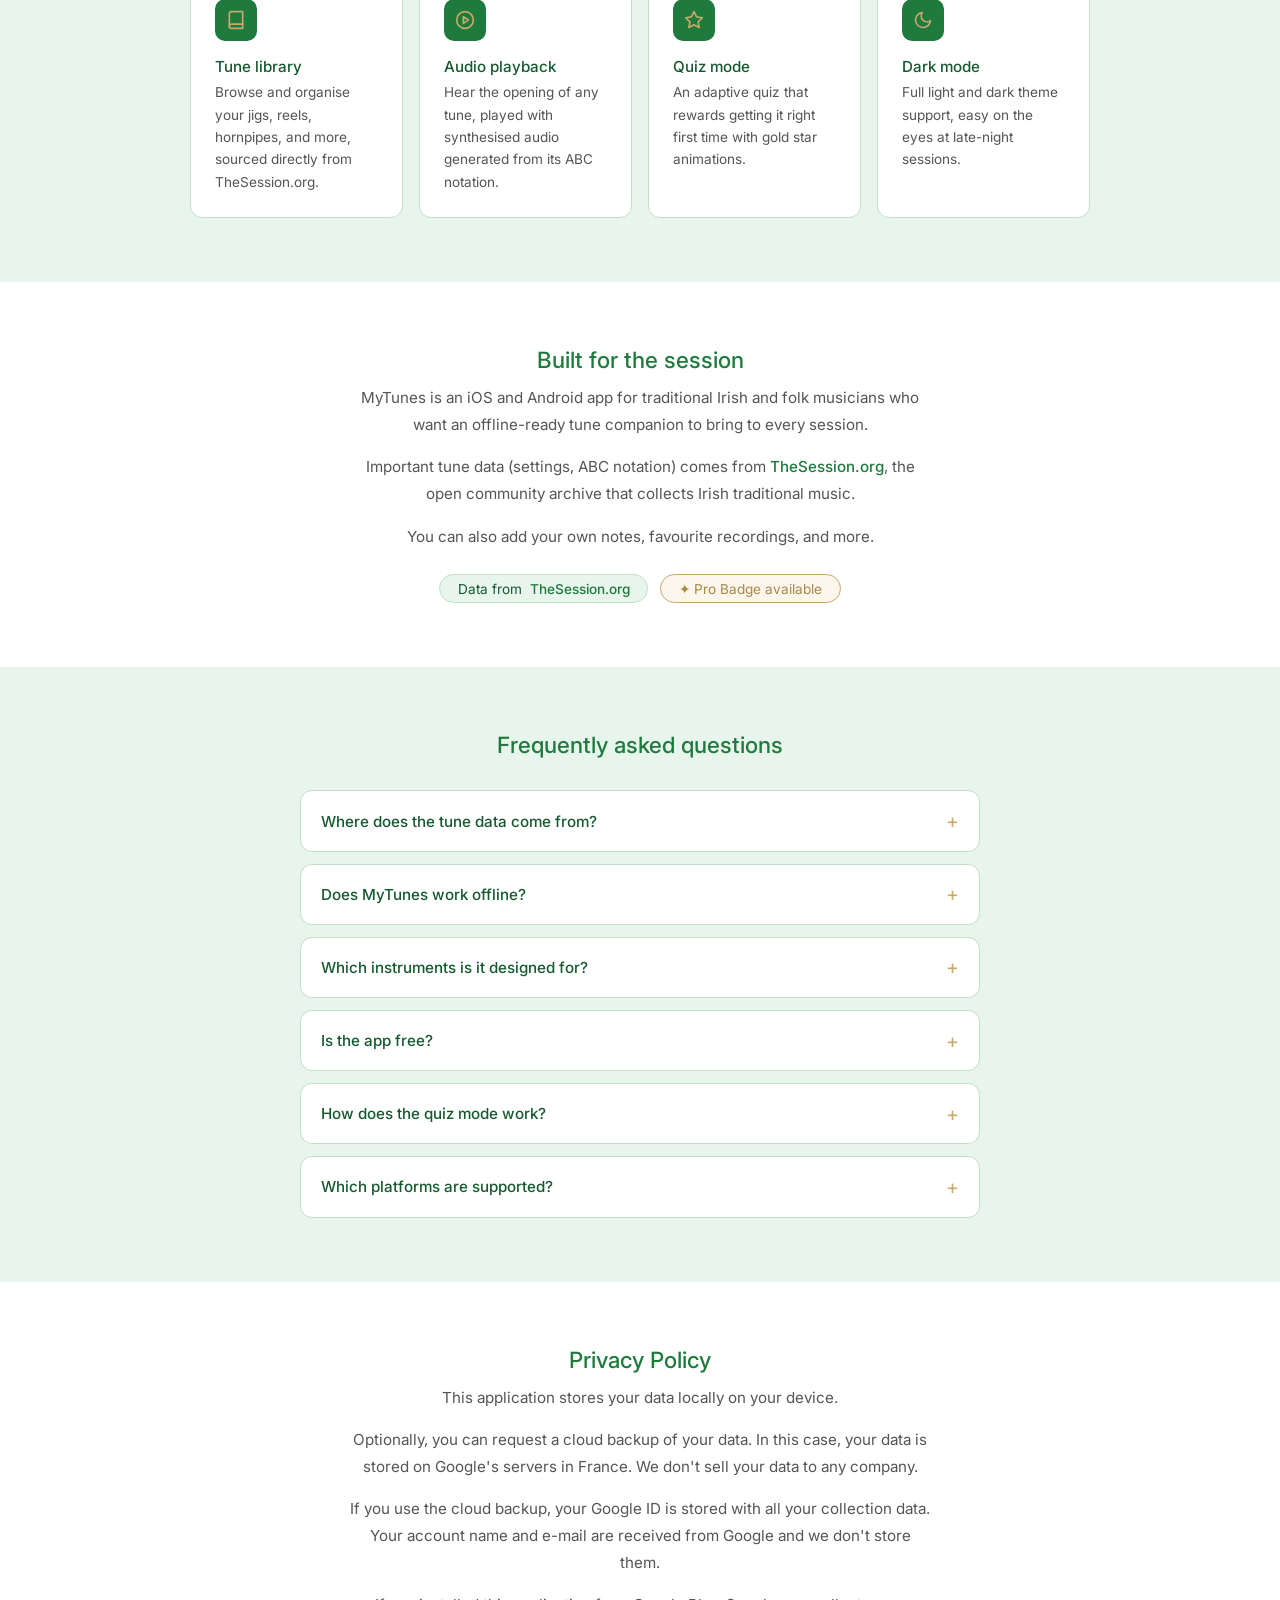
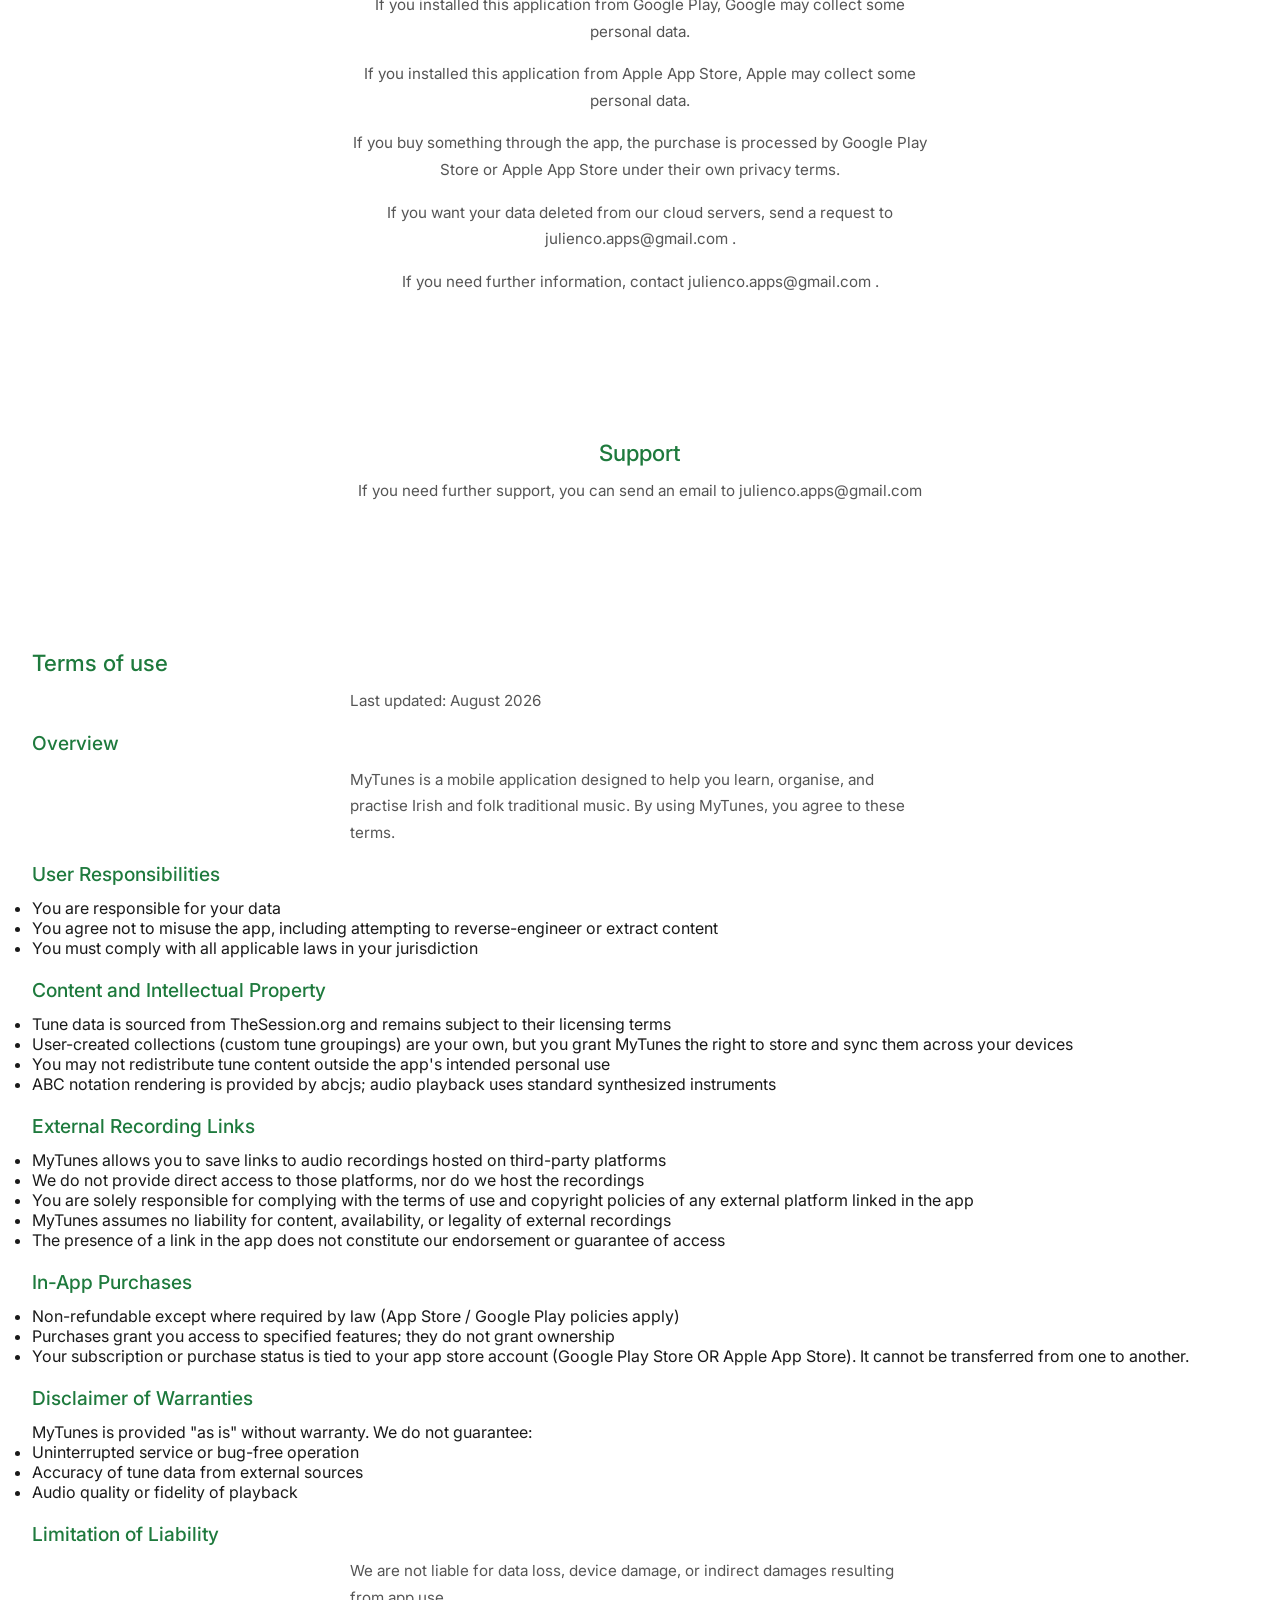
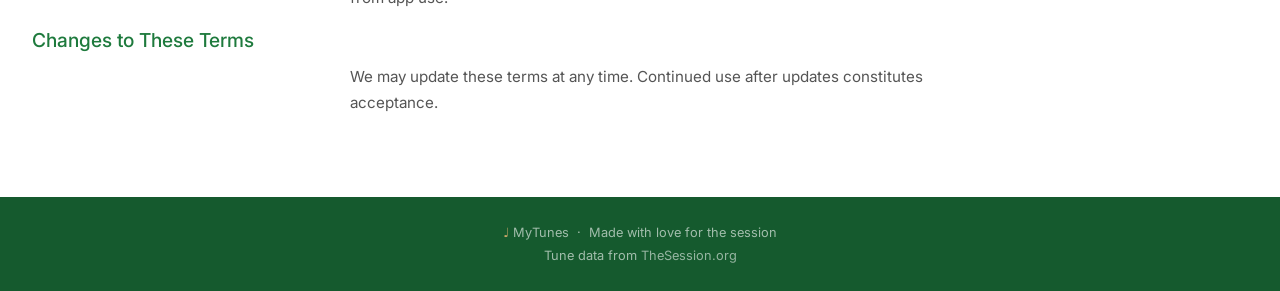
==== commit a96a60f7: "Clean text." ====
--- a/index.html
+++ b/index.html
@@ -29,24 +29,24 @@
     <a href="#download">Download</a>
     <a href="#privacy">Privacy</a>
     <a href="#support">Support</a>
-    <a href="#conditions">Conditions</a>
+    <a href="#conditions">Terms</a>
   </div>
 </nav>
 
 <section class="hero" id="download">
   <img src="icon.png" alt="MyTunes app icon"  width="128" height="128">
   <h1>Your Irish &amp; trad music collection,<br>in your pocket</h1> 
-  <p>Organize your tunes into collections and take quizzes to help you learn.</p>
+  <p>Organise your tunes into collections and take quizzes to help you learn.</p>
 
   <div class="feature-section">
     <div class="feature-list">
       With MyTunes you can:
         <ul>
-          <li>Create collections of tunes. Examples: To practice, Favourites, Local Session.</li>
+          <li>Create collections of tunes. For example: To practise, Favourites, Local Session.</li>
           <li>Add tunes and find their reference on TheSession.org.</li>
-          <li>Take quizzes on a collection to help you learn the tunes.</li>
+          <li>Quiz yourself on a collection to help you learn the tunes.</li>
           <li>Share collections of tunes.</li>
-          <li>Personalise tune information such as the key or your favorite recording.</li>
+          <li>Personalise tune information such as the key or your favourite recording.</li>
           <li>Create sets and set lists.</li>
           <li>Share set lists or export them to PDF.</li>
         </ul>  
@@ -55,7 +55,7 @@
     <img src="screenshots/Screenshot_20261007_112910.png" alt="MyTunes app screenshot" class="hero-screenshot">
   </div>
 
-  <p class="hero-source">Tune data sourced from <a href="https://thesession.org" target="_blank" rel="noopener">thesession.org</a>: the world's largest community for Irish traditional music.</p>
+  <p class="hero-source">Tune data sourced from <a href="https://thesession.org" target="_blank" rel="noopener">TheSession.org</a>: the world's largest community for Irish traditional music.</p>
 
    
   
@@ -80,11 +80,11 @@
 </section>
 
 <div class="source-banner">
-  Powered by <a href="https://thesession.org" target="_blank" rel="noopener">thesession.org</a>: thousands of tunes, recordings, and session listings contributed by the global Irish music community.
+  Powered by <a href="https://thesession.org" target="_blank" rel="noopener">TheSession.org</a>: thousands of tunes, recordings, and session listings contributed by the global Irish music community.
 </div>
 
 <section class="features" id="features">
-  <h2>Everything a session musician needs</h2>
+  <h2>Everything you need for a session</h2>
   <div class="cards">
 
     <div class="card">
@@ -94,7 +94,7 @@
         </svg>
       </div>
       <h3>Tune library</h3>
-      <p>Browse and organize your jigs, reels, hornpipes, and more,  sourced directly from thesession.org.</p>
+      <p>Browse and organise your jigs, reels, hornpipes, and more, sourced directly from TheSession.org.</p>
     </div>
 
     <div class="card">
@@ -104,7 +104,7 @@
         </svg>
       </div>
       <h3>Audio playback</h3>
-      <p>Hear the opening of any tune played back with synthesised audio based on the ABC notation.</p>
+      <p>Hear the opening of any tune, played with synthesised audio generated from its ABC notation.</p>
     </div>
 
     <div class="card">
@@ -114,7 +114,7 @@
         </svg>
       </div>
       <h3>Quiz mode</h3>
-      <p>Adaptive quiz that rewards first-attempt recall with satisfying gold star animations.</p>
+      <p>An adaptive quiz that rewards getting it right first time with gold star animations.</p>
     </div>
 
     <div class="card">
@@ -124,7 +124,7 @@
         </svg>
       </div>
       <h3>Dark mode</h3>
-      <p>Full light and dark theme support,  easy on the eyes at late-night sessions.</p>
+      <p>Full light and dark theme support, easy on the eyes at late-night sessions.</p>
     </div>
 
   </div>
@@ -133,11 +133,11 @@
 <section class="about" id="about">
   <h2>Built for the session</h2>
   <p>MyTunes is an iOS and Android app for traditional Irish and folk musicians who want an offline-ready tune companion to bring to every session.</p>
-  <p>Important tune data (settings, ABC notation) comes from <a href="https://thesession.org" target="_blank" rel="noopener">thesession.org</a>, the open community archive that collects Irish traditional music.</p>
-  <p>Personal data can also be added: personal notes, favourite recording...</p>
+  <p>Important tune data (settings, ABC notation) comes from <a href="https://thesession.org" target="_blank" rel="noopener">TheSession.org</a>, the open community archive that collects Irish traditional music.</p>
+  <p>You can also add your own notes, favourite recordings, and more.</p>
   <div class="badge-row">
     <div class="badge-green">
-      Data from <a href="https://thesession.org" target="_blank" rel="noopener">thesession.org</a>
+      Data from <a href="https://thesession.org" target="_blank" rel="noopener">TheSession.org</a>
     </div>
     <div class="badge">
       ✦ Pro Badge available
@@ -152,14 +152,14 @@
     <details>
       <summary>Where does the tune data come from?</summary>
       <div class="faq-answer">
-        All settings and ABC notation are sourced from <a href="https://thesession.org" target="_blank" rel="noopener">thesession.org</a>.
+        All settings and ABC notation are sourced from <a href="https://thesession.org" target="_blank" rel="noopener">TheSession.org</a>.
       </div>
     </details>
 
     <details>
       <summary>Does MyTunes work offline?</summary>
       <div class="faq-answer">
-        Yes. Once your collection is built, the core app works offline. Your collections keep available during sessions in places with no signal.
+        Yes. Once your collection is built, the core app works offline. Your collections stay available during sessions in places with no signal.
       </div>
     </details>
 
@@ -180,7 +180,7 @@
     <details>
       <summary>How does the quiz mode work?</summary>
       <div class="faq-answer">
-        The quiz plays the first notes of a tune and asks you to identify it by name. Answer correctly on the first attempt and you earn a star. There also other kinds of quiz that help you learn.
+        The quiz plays the first notes of a tune and asks you to identify it by name. Answer correctly on the first attempt and you earn a star. There are also other kinds of quiz that help you learn.
       </div>
     </details>
 
@@ -196,11 +196,11 @@
 
 <section class = "about" id="privacy">
   <h2>Privacy Policy</h2>
-  <p>This application saves your data locally on your device.</p>
-
-  <p>Optionally, you can request a cloud save of your data. In this case, your data is stored on Google's servers in France. We don't sell your data to any company.</p>
-
-  <p>If you use the cloud backup, your Google identifier is stored with all your collection data. Your account name and e-mail are received from Google and we don't store them.</p>
+  <p>This application stores your data locally on your device.</p>
+
+  <p>Optionally, you can request a cloud backup of your data. In this case, your data is stored on Google's servers in France. We don't sell your data to any company.</p>
+
+  <p>If you use the cloud backup, your Google ID is stored with all your collection data. Your account name and e-mail are received from Google and we don't store them.</p>
 
 
   <p>If you installed this application from Google Play, Google may collect some personal data.</p>
@@ -209,9 +209,9 @@
 
 
 
-  <p>If you purchase some product from the application, the purchase is processed by Google Play Store or Apple App Store under their own privacy terms.</p>
-
-  <p>If you want your data to be deleted from our cloud servers, send a request to julienco.apps@gmail.com .</p>
+  <p>If you buy something through the app, the purchase is processed by Google Play Store or Apple App Store under their own privacy terms.</p>
+
+  <p>If you want your data deleted from our cloud servers, send a request to julienco.apps@gmail.com .</p>
 
   <p>If you need further information, contact julienco.apps@gmail.com .</p>
 
@@ -227,7 +227,7 @@
 
   <h3>Overview</h3>
 
-  <p>MyTunes is a mobile application designed to help you learn, organize, and practice Irish and folk traditional music. By using MyTunes, you agree to these terms.</p>
+  <p>MyTunes is a mobile application designed to help you learn, organise, and practise Irish and folk traditional music. By using MyTunes, you agree to these terms.</p>
 
 
   <h3>User Responsibilities</h3>
@@ -295,7 +295,7 @@
 
 <footer>
   <span>♩</span> MyTunes &nbsp;·&nbsp; Made with love for the session<br>
-  Tune data from <a href="https://thesession.org" target="_blank" rel="noopener">thesession.org</a>
+  Tune data from <a href="https://thesession.org" target="_blank" rel="noopener">TheSession.org</a>
 </footer>
 
 </body>
--- a/mystyle.css
+++ b/mystyle.css
@@ -10,10 +10,15 @@
 
 *, *::before, *::after { box-sizing: border-box; margin: 0; padding: 0; }
 
+html {
+  height: 100%;
+}
+
 body {
   font-family: 'Inter', system-ui, sans-serif;
   background: var(--green-light);
   color: #1a1a1a;
+  min-height: 100vh;
 }
 
 /* ── Nav ── */
@@ -90,10 +95,11 @@
 }
 
 .hero-screenshot {
+  max-width: 100%;
   max-height: 600px;
   height: auto;
   border-radius: 12px;
-  flex-shrink: 0;
+  flex-shrink: 1;
 }
 
 .btn-row { display: flex; gap: .75rem; justify-content: center; flex-wrap: wrap; align-items: center; line-height: 1; }
@@ -346,4 +352,21 @@
   max-width: 580px;
   margin: 0 auto 1rem;
   line-height: 1.75;
+}
+
+@media (max-width: 700px) {
+  .feature-section {
+    flex-direction: column;
+    align-items: center;
+  }
+  nav {
+    flex-direction: column;
+    gap: .75rem;
+    padding: 1rem;
+  }
+  .nav-links {
+    flex-wrap: wrap;
+    justify-content: center;
+    gap: .5rem 1rem;
+  }
 }
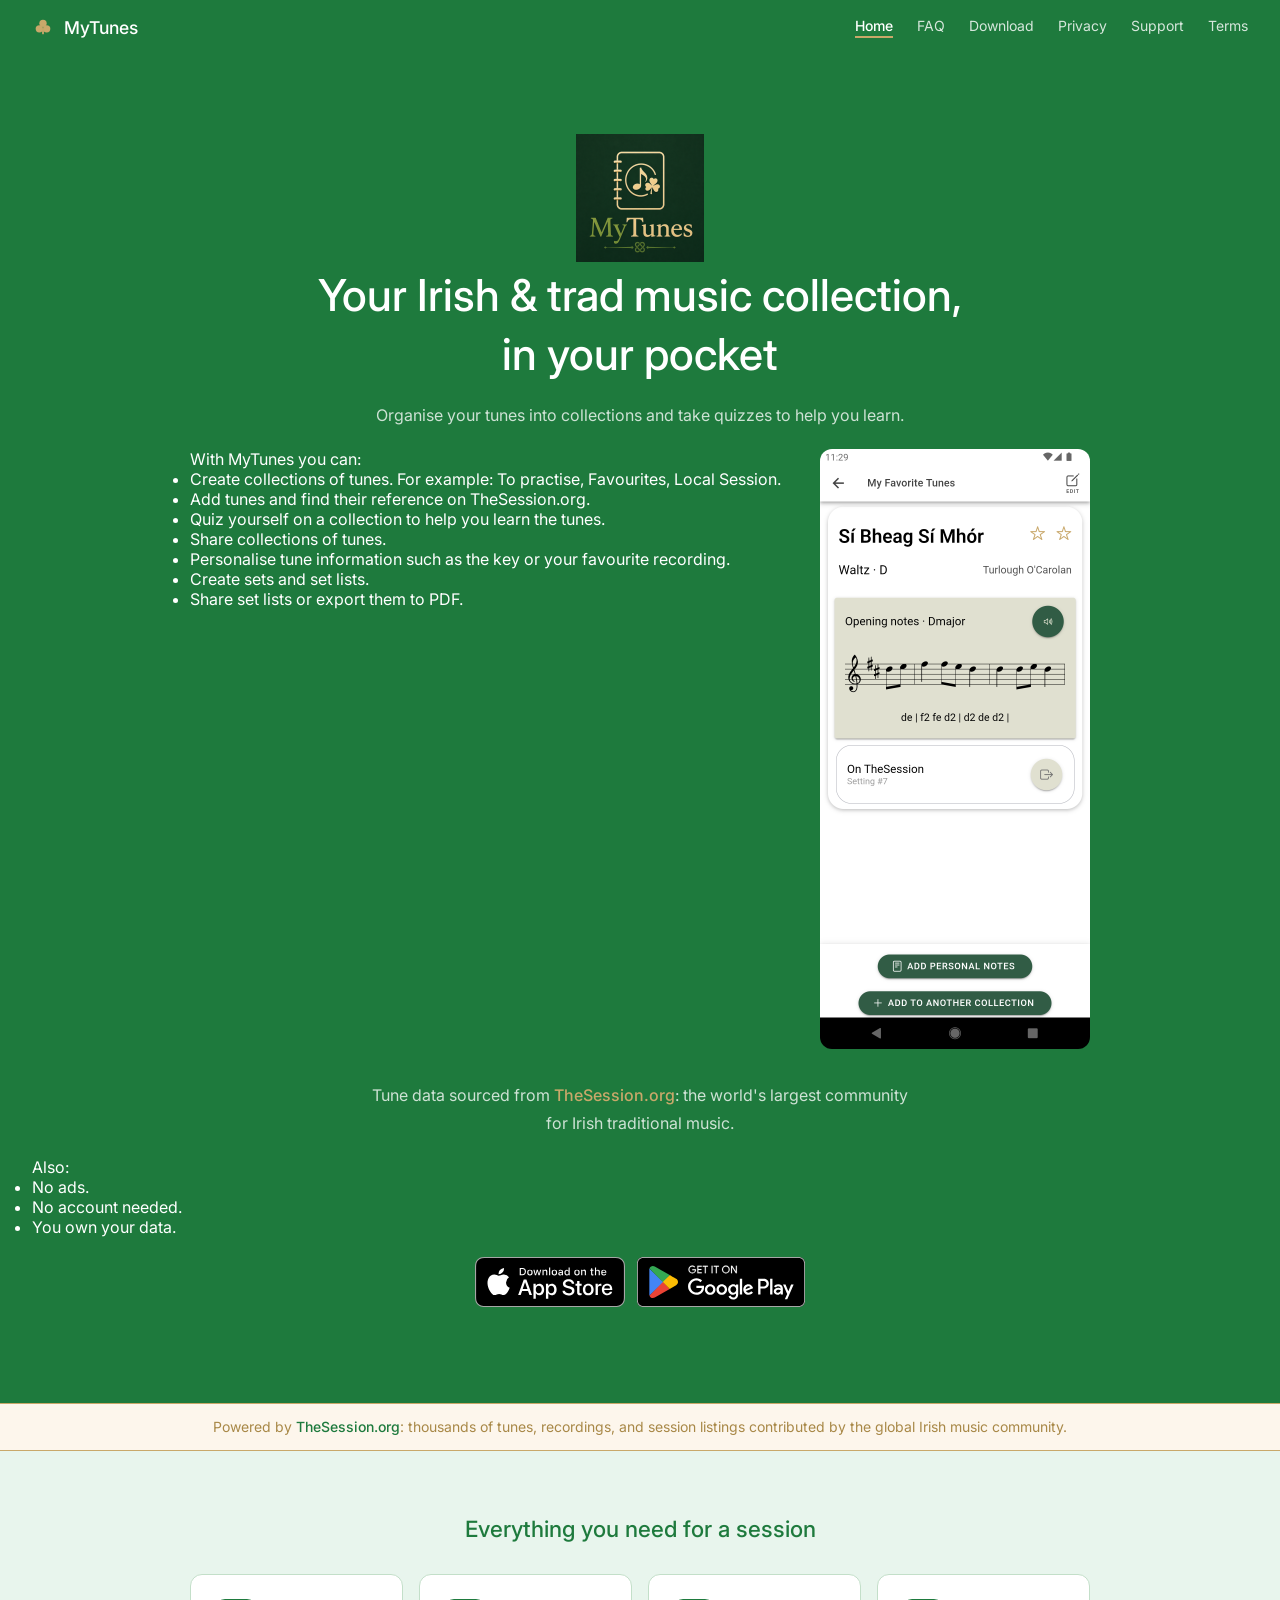
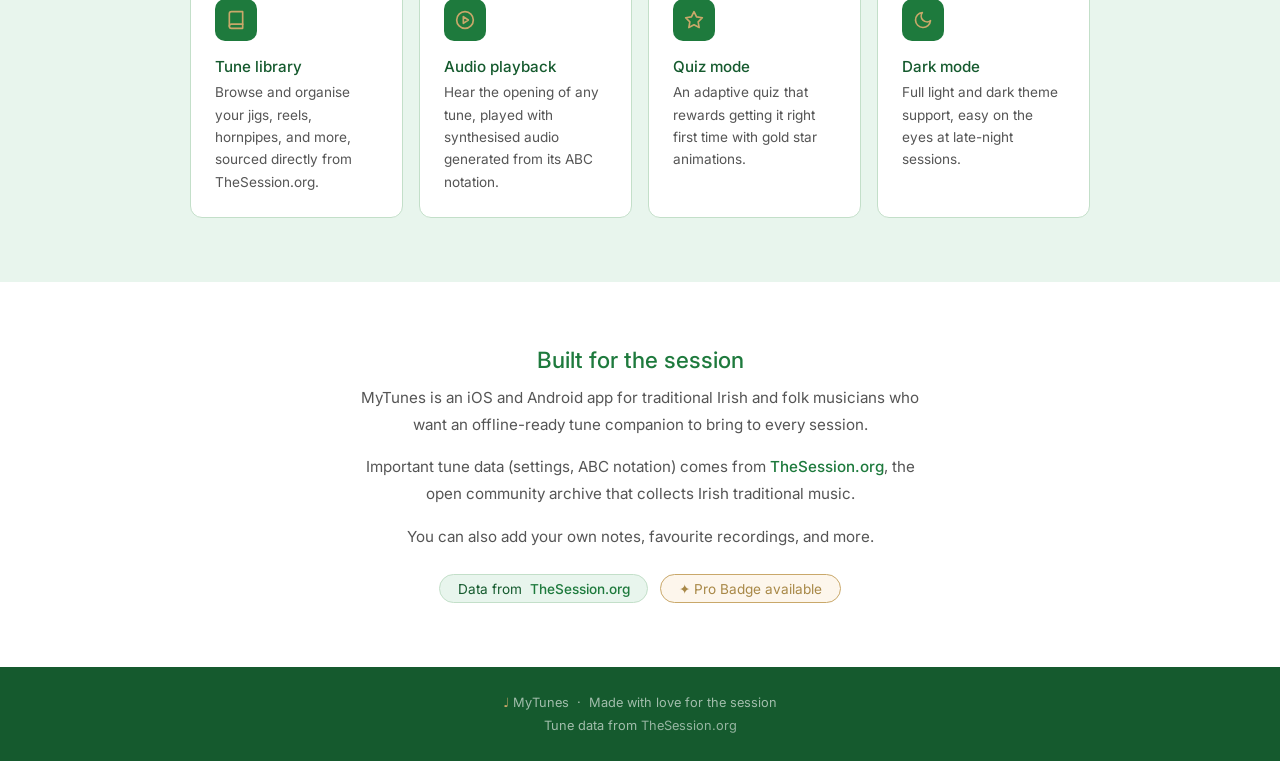
==== commit f71a9b50: "Split into 5 pages." ====
--- a/index.html
+++ b/index.html
@@ -1,19 +1,23 @@
 <!DOCTYPE html>
-<html lang="en" xmlns="http://www.w3.org/1999/html">
+<html lang="en">
 <head>
   <meta charset="UTF-8" />
   <meta name="viewport" content="width=device-width, initial-scale=1.0" />
-  <title>MyTunes — Irish & trad tunes in your pocket</title>
+  <title>MyTunes - Your Trad Tunes, in your pocket</title>
   <link rel="preconnect" href="https://fonts.googleapis.com" />
   <link rel="preconnect" href="https://fonts.gstatic.com" crossorigin />
   <link href="https://fonts.googleapis.com/css2?family=Inter:wght@400;500&display=swap" rel="stylesheet" />
   <link rel="stylesheet" href="mystyle.css" />
+  <link rel="apple-touch-icon" sizes="180x180" href="/apple-touch-icon.png">
+  <link rel="icon" type="image/png" sizes="32x32" href="/favicon-32x32.png">
+  <link rel="icon" type="image/png" sizes="16x16" href="/favicon-16x16.png">
+  <link rel="icon" href="/favicon.ico">
   <meta name="google-site-verification" content="o3oAy4DqHzwvJMltQdrMJ-gJ0J4CWaqL4PQic7WYayo" />
 </head>
 <body>
 
 <nav>
-  <a href="#" class="nav-logo">
+  <a href="index.html" class="nav-logo">
     <svg width="22" height="22" viewBox="0 0 24 24" xmlns="http://www.w3.org/2000/svg">
       <circle cx="12" cy="8"  r="4"/>
       <circle cx="8"  cy="14" r="4"/>
@@ -23,17 +27,16 @@
     MyTunes
   </a>
   <div class="nav-links">
-    <a href="#features">Features</a>
-    <a href="#about">About</a>
-    <a href="#faq">FAQ</a>
-    <a href="#download">Download</a>
-    <a href="#privacy">Privacy</a>
-    <a href="#support">Support</a>
-    <a href="#conditions">Terms</a>
+    <a href="index.html" class="active">Home</a>
+    <a href="faq.html">FAQ</a>
+    <a href="index.html#download">Download</a>
+    <a href="privacy.html">Privacy</a>
+    <a href="support.html">Support</a>
+    <a href="terms.html">Terms</a>
   </div>
 </nav>
 
-<section class="hero" id="download">
+<section class="hero">
   <img src="icon.png" alt="MyTunes app icon"  width="128" height="128">
   <h1>Your Irish &amp; trad music collection,<br>in your pocket</h1> 
   <p>Organise your tunes into collections and take quizzes to help you learn.</p>
@@ -68,7 +71,7 @@
       </ul>
     </div>
   
-  <div class="btn-row">
+  <div class="btn-row" id="download">
     <a href="https://apps.apple.com/us/app/mytunes/id6798656543" class="app-badge-link">
       <img src="download-on-the-app-store-en-us/black.svg" alt="Download on the App Store" height="50">
     </a>
@@ -145,158 +148,10 @@
   </div>
 </section>
 
-<section class="faq" id="faq">
-  <h2>Frequently asked questions</h2>
-  <div class="faq-list">
-
-    <details>
-      <summary>Where does the tune data come from?</summary>
-      <div class="faq-answer">
-        All settings and ABC notation are sourced from <a href="https://thesession.org" target="_blank" rel="noopener">TheSession.org</a>.
-      </div>
-    </details>
-
-    <details>
-      <summary>Does MyTunes work offline?</summary>
-      <div class="faq-answer">
-        Yes. Once your collection is built, the core app works offline. Your collections stay available during sessions in places with no signal.
-      </div>
-    </details>
-
-    <details>
-      <summary>Which instruments is it designed for?</summary>
-      <div class="faq-answer">
-        MyTunes is instrument-agnostic: any musician can use it.
-      </div>
-    </details>
-
-    <details>
-      <summary>Is the app free?</summary>
-      <div class="faq-answer">
-        The core app is free to download and use. An optional Pro Badge is available as an in-app purchase. This unlocks unlimited collections and unlimited set lists in the app.
-      </div>
-    </details>
-
-    <details>
-      <summary>How does the quiz mode work?</summary>
-      <div class="faq-answer">
-        The quiz plays the first notes of a tune and asks you to identify it by name. Answer correctly on the first attempt and you earn a star. There are also other kinds of quiz that help you learn.
-      </div>
-    </details>
-
-    <details>
-      <summary>Which platforms are supported?</summary>
-      <div class="faq-answer">
-        MyTunes is available on iOS (iPhone and iPad) and Android. Both versions are built from the same codebase and receive updates simultaneously.
-      </div>
-    </details>
-
-  </div>
-</section>
-
-<section class = "about" id="privacy">
-  <h2>Privacy Policy</h2>
-  <p>This application stores your data locally on your device.</p>
-
-  <p>Optionally, you can request a cloud backup of your data. In this case, your data is stored on Google's servers in France. We don't sell your data to any company.</p>
-
-  <p>If you use the cloud backup, your Google ID is stored with all your collection data. Your account name and e-mail are received from Google and we don't store them.</p>
-
-
-  <p>If you installed this application from Google Play, Google may collect some personal data.</p>
-
-  <p>If you installed this application from Apple App Store, Apple may collect some personal data.</p>
-
-
-
-  <p>If you buy something through the app, the purchase is processed by Google Play Store or Apple App Store under their own privacy terms.</p>
-
-  <p>If you want your data deleted from our cloud servers, send a request to julienco.apps@gmail.com .</p>
-
-  <p>If you need further information, contact julienco.apps@gmail.com .</p>
-
-</section>
-<section class = "about" id="support">
-  <h2>Support</h2>
-  <p> If you need further support, you can send an email to julienco.apps@gmail.com </p>
-</section>
-
-<section class = "conditions" id="conditions">
-  <h2>Terms of use</h2>
-  <p>Last updated: August 2026</p>
-
-  <h3>Overview</h3>
-
-  <p>MyTunes is a mobile application designed to help you learn, organise, and practise Irish and folk traditional music. By using MyTunes, you agree to these terms.</p>
-
-
-  <h3>User Responsibilities</h3>
-
-  <div class="feature-list">
-    <ul>
-      <li>You are responsible for your data</li>
-      <li>You agree not to misuse the app, including attempting to reverse-engineer or extract content</li>
-      <li>You must comply with all applicable laws in your jurisdiction</li>
-    </ul>
-  </div>
-
-  <h3>Content and Intellectual Property</h3>
-
-  <div class="feature-list">
-    <ul>
-      <li>Tune data is sourced from TheSession.org and remains subject to their licensing terms</li>
-      <li>User-created collections (custom tune groupings) are your own, but you grant MyTunes the right to store and sync them across your devices</li>
-      <li>You may not redistribute tune content outside the app's intended personal use</li>
-      <li>ABC notation rendering is provided by abcjs; audio playback uses standard synthesized instruments</li>
-    </ul>
-  </div>
-
-  <h3>External Recording Links</h3>
-  <div class="feature-list">
-    <ul>
-      <li>MyTunes allows you to save links to audio recordings hosted on third-party platforms</li>
-      <li>We do not provide direct access to those platforms, nor do we host the recordings</li>
-      <li>You are solely responsible for complying with the terms of use and copyright policies of any external platform linked in the app</li>
-      <li>MyTunes assumes no liability for content, availability, or legality of external recordings</li>
-      <li>The presence of a link in the app does not constitute our endorsement or guarantee of access</li>
-    </ul>
-  </div>  
-    
-  <h3>In-App Purchases</h3>
-
-  <div class="feature-list">
-    <ul>
-      <li>Non-refundable except where required by law (App Store / Google Play policies apply)</li>
-      <li>Purchases grant you access to specified features; they do not grant ownership</li>
-      <li>Your subscription or purchase status is tied to your app store account (Google Play Store OR Apple App Store). It cannot be transferred from one to another.</li>
-    </ul>
-  </div>
-
-  <h3>Disclaimer of Warranties</h3>
-
-  MyTunes is provided "as is" without warranty. We do not guarantee:
-  <div class="feature-list">
-  <ul>
-    <li>Uninterrupted service or bug-free operation</li>
-    <li>Accuracy of tune data from external sources</li>
-    <li>Audio quality or fidelity of playback</li>
-  </ul>
-  </div>
-
-  <h3>Limitation of Liability</h3>
-
-  <p>We are not liable for data loss, device damage, or indirect damages resulting from app use.</p>
-
-  <h3>Changes to These Terms</h3>
-
-  <p>We may update these terms at any time. Continued use after updates constitutes acceptance.</p>
-
-</section>
-
 <footer>
   <span>♩</span> MyTunes &nbsp;·&nbsp; Made with love for the session<br>
   Tune data from <a href="https://thesession.org" target="_blank" rel="noopener">TheSession.org</a>
 </footer>
 
 </body>
-</html>+</html>
--- a/mystyle.css
+++ b/mystyle.css
@@ -19,6 +19,8 @@
   background: var(--green-light);
   color: #1a1a1a;
   min-height: 100vh;
+  display: flex;
+  flex-direction: column;
 }
 
 /* ── Nav ── */
@@ -47,6 +49,7 @@
   transition: color .2s;
 }
 .nav-links a:hover { color: var(--gold); }
+.nav-links a.active { color: #fff; font-weight: 500; border-bottom: 2px solid var(--gold); padding-bottom: 2px; }
 
 /* ── Hero ── */
 .hero {
@@ -318,6 +321,7 @@
 
 /* ── Footer ── */
 footer {
+  margin-top: auto;
   background: var(--green-dark);
   color: rgba(255,255,255,.6);
   text-align: center;
@@ -369,4 +373,5 @@
     justify-content: center;
     gap: .5rem 1rem;
   }
-}+}
+#download { scroll-margin-top: 40vh; }
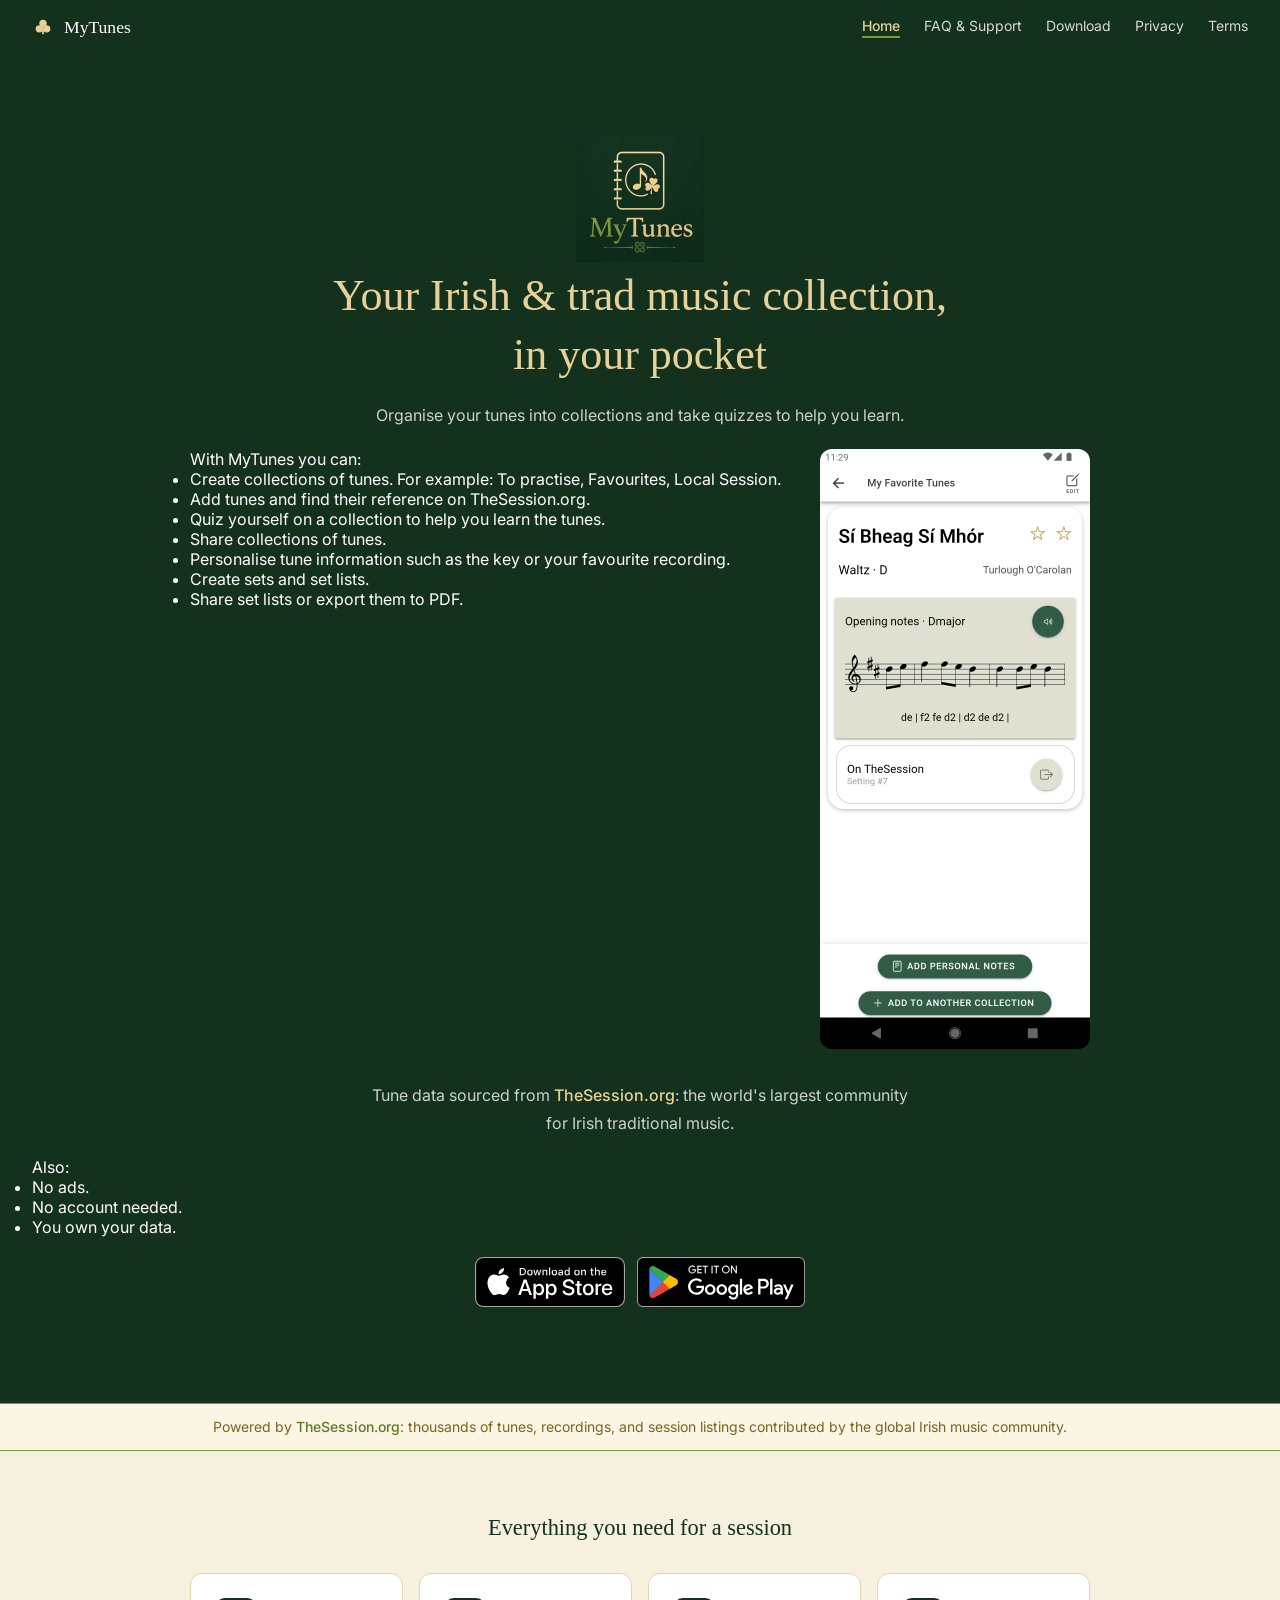
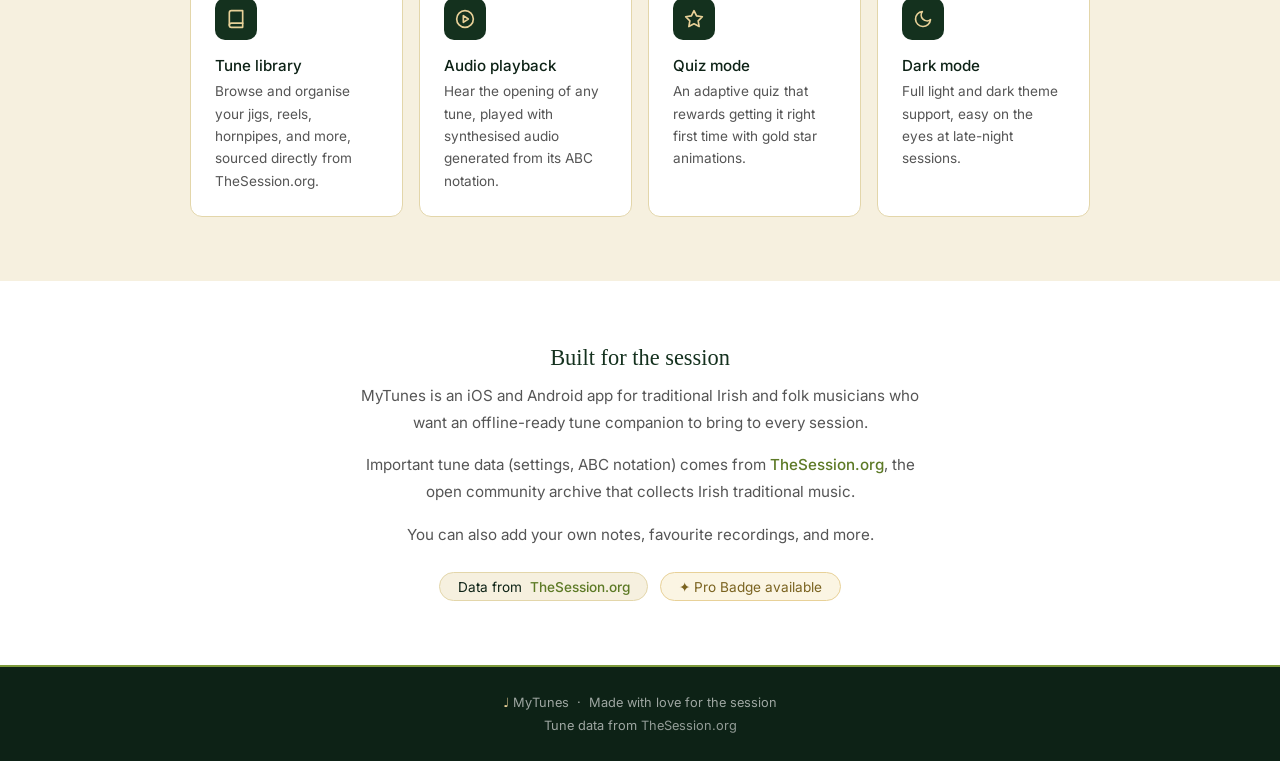
==== commit 24b58fa3: "merge FAQ and support pages." ====
--- a/index.html
+++ b/index.html
@@ -28,10 +28,9 @@
   </a>
   <div class="nav-links">
     <a href="index.html" class="active">Home</a>
-    <a href="faq.html">FAQ</a>
+    <a href="faq.html">FAQ &amp; Support</a>
     <a href="index.html#download">Download</a>
     <a href="privacy.html">Privacy</a>
-    <a href="support.html">Support</a>
     <a href="terms.html">Terms</a>
   </div>
 </nav>
--- a/mystyle.css
+++ b/mystyle.css
@@ -1,11 +1,14 @@
 :root {
-  --green:       #1e7a3d;
-  --green-dark:  #155a2e;
-  --green-light: #e8f5ed;
-  --green-border:#c3dfc9;
-  --gold:        #c9a86a;
-  --gold-dark:   #a88847;
-  --gold-light:  #fdf6ec;
+  /* Palette tirée du logo */
+  --green:       #14311e;   /* vert forêt du fond du logo */
+  --green-dark:  #0d2216;
+  --green-light: #f6f0df;   /* crème très clair (fonds de page) */
+  --green-border:#e3d6aa;
+  --olive:       #7d9a3b;   /* vert olive de "My" et du noeud celtique */
+  --olive-dark:  #5d7a26;
+  --gold:        #e8d198;   /* crème doré de "Tunes" et des traits */
+  --gold-dark:   #7a6320;   /* version foncée pour texte sur fond clair */
+  --gold-light:  #fbf5e3;
 }
 
 *, *::before, *::after { box-sizing: border-box; margin: 0; padding: 0; }
@@ -49,7 +52,7 @@
   transition: color .2s;
 }
 .nav-links a:hover { color: var(--gold); }
-.nav-links a.active { color: #fff; font-weight: 500; border-bottom: 2px solid var(--gold); padding-bottom: 2px; }
+.nav-links a.active { color: var(--gold); font-weight: 500; border-bottom: 2px solid var(--olive); padding-bottom: 2px; }
 
 /* ── Hero ── */
 .hero {
@@ -145,15 +148,15 @@
 /* ── Source banner ── */
 .source-banner {
   background: var(--gold-light);
-  border-top: 1px solid var(--gold);
-  border-bottom: 1px solid var(--gold);
+  border-top: 1px solid var(--olive);
+  border-bottom: 1px solid var(--olive);
   padding: .9rem 2rem;
   text-align: center;
   font-size: .875rem;
   color: var(--gold-dark);
 }
 .source-banner a {
-  color: var(--green);
+  color: var(--olive-dark);
   font-weight: 500;
   text-decoration: none;
 }
@@ -219,7 +222,7 @@
 }
 .about p + p { margin-top: .75rem; }
 .about a {
-  color: var(--green);
+  color: var(--olive-dark);
   font-weight: 500;
   text-decoration: none;
 }
@@ -248,7 +251,7 @@
   font-size: .85rem;
 }
 .badge-green a {
-  color: var(--green);
+  color: var(--olive-dark);
   font-weight: 500;
   text-decoration: none;
 }
@@ -296,7 +299,7 @@
   content: '+';
   font-size: 1.25rem;
   font-weight: 400;
-  color: var(--gold);
+  color: var(--olive);
   flex-shrink: 0;
   transition: transform .2s;
 }
@@ -313,7 +316,7 @@
   line-height: 1.75;
 }
 .faq-answer a {
-  color: var(--green);
+  color: var(--olive-dark);
   font-weight: 500;
   text-decoration: none;
 }
@@ -323,6 +326,7 @@
 footer {
   margin-top: auto;
   background: var(--green-dark);
+  border-top: 2px solid var(--olive);
   color: rgba(255,255,255,.6);
   text-align: center;
   padding: 1.5rem 2rem;
@@ -375,3 +379,6 @@
   }
 }
 #download { scroll-margin-top: 40vh; }
+
+h1, h2, .nav-logo { font-family: Georgia, 'Times New Roman', serif; }
+.hero h1 { color: var(--gold); }
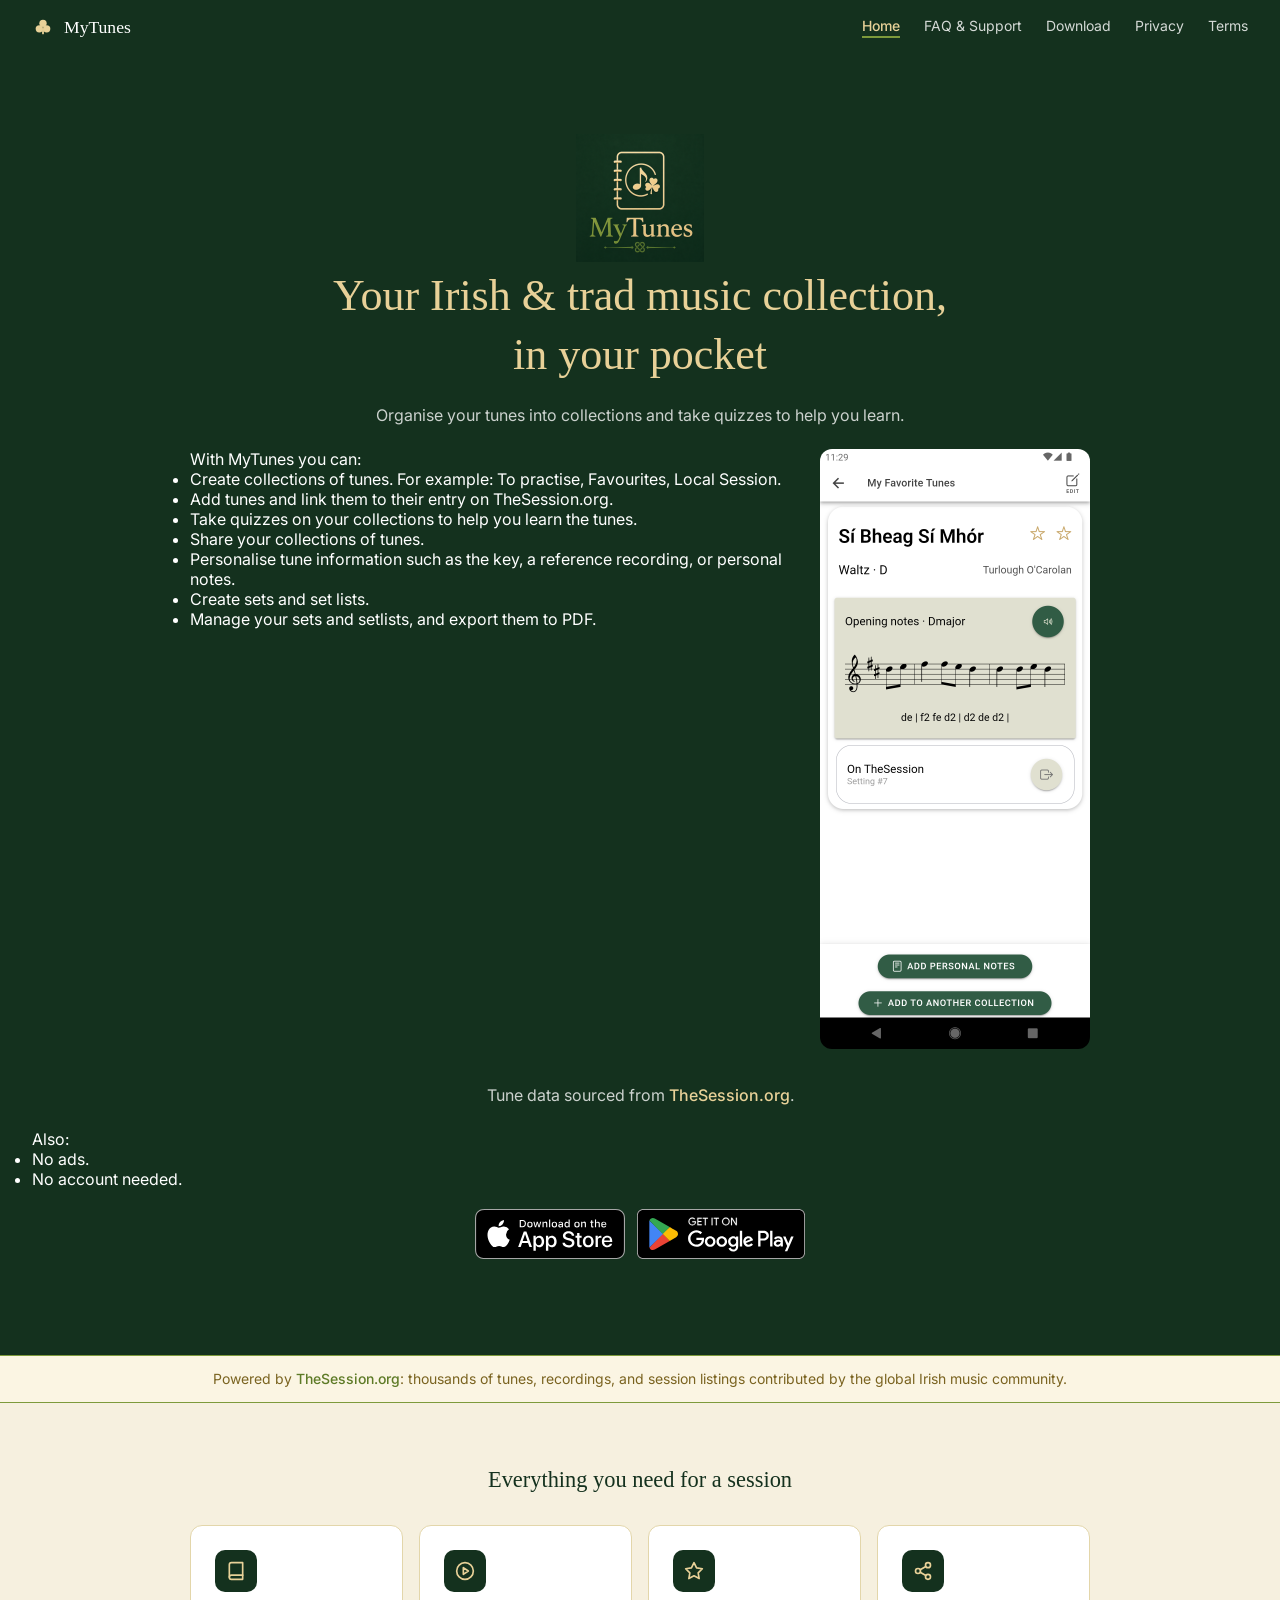
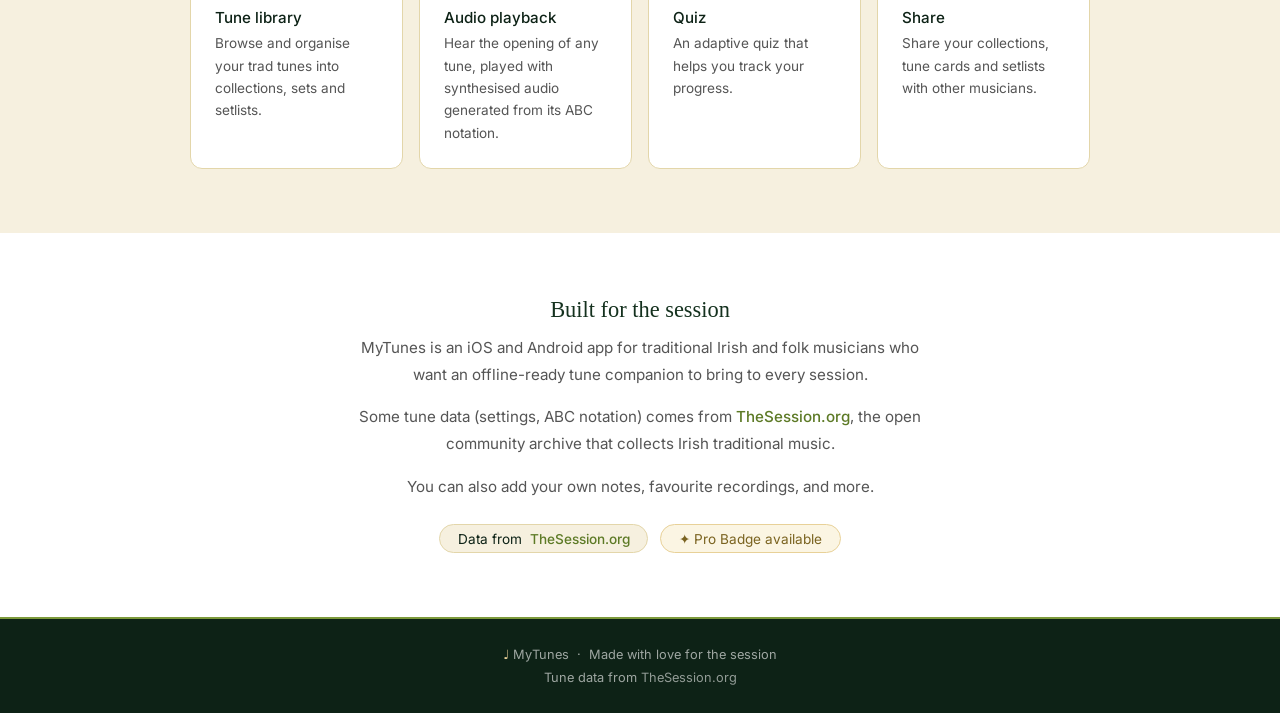
==== commit dd12757f: "Clean." ====
--- a/index.html
+++ b/index.html
@@ -45,19 +45,19 @@
       With MyTunes you can:
         <ul>
           <li>Create collections of tunes. For example: To practise, Favourites, Local Session.</li>
-          <li>Add tunes and find their reference on TheSession.org.</li>
-          <li>Quiz yourself on a collection to help you learn the tunes.</li>
-          <li>Share collections of tunes.</li>
-          <li>Personalise tune information such as the key or your favourite recording.</li>
+          <li>Add tunes and link them to their entry on TheSession.org.</li>
+          <li>Take quizzes on your collections to help you learn the tunes.</li>
+          <li>Share your collections of tunes.</li>
+          <li>Personalise tune information such as the key, a reference recording, or personal notes.</li>
           <li>Create sets and set lists.</li>
-          <li>Share set lists or export them to PDF.</li>
+          <li>Manage your sets and setlists, and export them to PDF.</li>
         </ul>  
       
       </div>
     <img src="screenshots/Screenshot_20261007_112910.png" alt="MyTunes app screenshot" class="hero-screenshot">
   </div>
 
-  <p class="hero-source">Tune data sourced from <a href="https://thesession.org" target="_blank" rel="noopener">TheSession.org</a>: the world's largest community for Irish traditional music.</p>
+  <p class="hero-source">Tune data sourced from <a href="https://thesession.org" target="_blank" rel="noopener">TheSession.org</a>.</p>
 
    
   
@@ -66,7 +66,6 @@
       <ul>
       <li>No ads.</li>
       <li>No account needed.</li>
-      <li>You own your data.</li>
       </ul>
     </div>
   
@@ -96,7 +95,7 @@
         </svg>
       </div>
       <h3>Tune library</h3>
-      <p>Browse and organise your jigs, reels, hornpipes, and more, sourced directly from TheSession.org.</p>
+      <p>Browse and organise your trad tunes into collections, sets and setlists.</p>
     </div>
 
     <div class="card">
@@ -115,19 +114,21 @@
           <polygon points="12 2 15.09 8.26 22 9.27 17 14.14 18.18 21.02 12 17.77 5.82 21.02 7 14.14 2 9.27 8.91 8.26 12 2"/>
         </svg>
       </div>
-      <h3>Quiz mode</h3>
-      <p>An adaptive quiz that rewards getting it right first time with gold star animations.</p>
+      <h3>Quiz</h3>
+      <p>An adaptive quiz that helps you track your progress.</p>
     </div>
 
     <div class="card">
       <div class="card-icon">
         <svg viewBox="0 0 24 24" stroke-width="2" stroke-linecap="round" stroke-linejoin="round">
-          <path d="M21 12.79A9 9 0 1 1 11.21 3 7 7 0 0 0 21 12.79z"/>
+          <circle cx="18" cy="5" r="3"/><circle cx="6" cy="12" r="3"/><circle cx="18" cy="19" r="3"/>
+          <line x1="8.59" y1="13.51" x2="15.42" y2="17.49"/><line x1="15.41" y1="6.51" x2="8.59" y2="10.49"/>
         </svg>
       </div>
-      <h3>Dark mode</h3>
-      <p>Full light and dark theme support, easy on the eyes at late-night sessions.</p>
+      <h3>Share</h3>
+      <p>Share your collections, tune cards and setlists with other musicians.</p>
     </div>
+   
 
   </div>
 </section>
@@ -135,7 +136,7 @@
 <section class="about" id="about">
   <h2>Built for the session</h2>
   <p>MyTunes is an iOS and Android app for traditional Irish and folk musicians who want an offline-ready tune companion to bring to every session.</p>
-  <p>Important tune data (settings, ABC notation) comes from <a href="https://thesession.org" target="_blank" rel="noopener">TheSession.org</a>, the open community archive that collects Irish traditional music.</p>
+  <p>Some tune data (settings, ABC notation) comes from <a href="https://thesession.org" target="_blank" rel="noopener">TheSession.org</a>, the open community archive that collects Irish traditional music.</p>
   <p>You can also add your own notes, favourite recordings, and more.</p>
   <div class="badge-row">
     <div class="badge-green">
